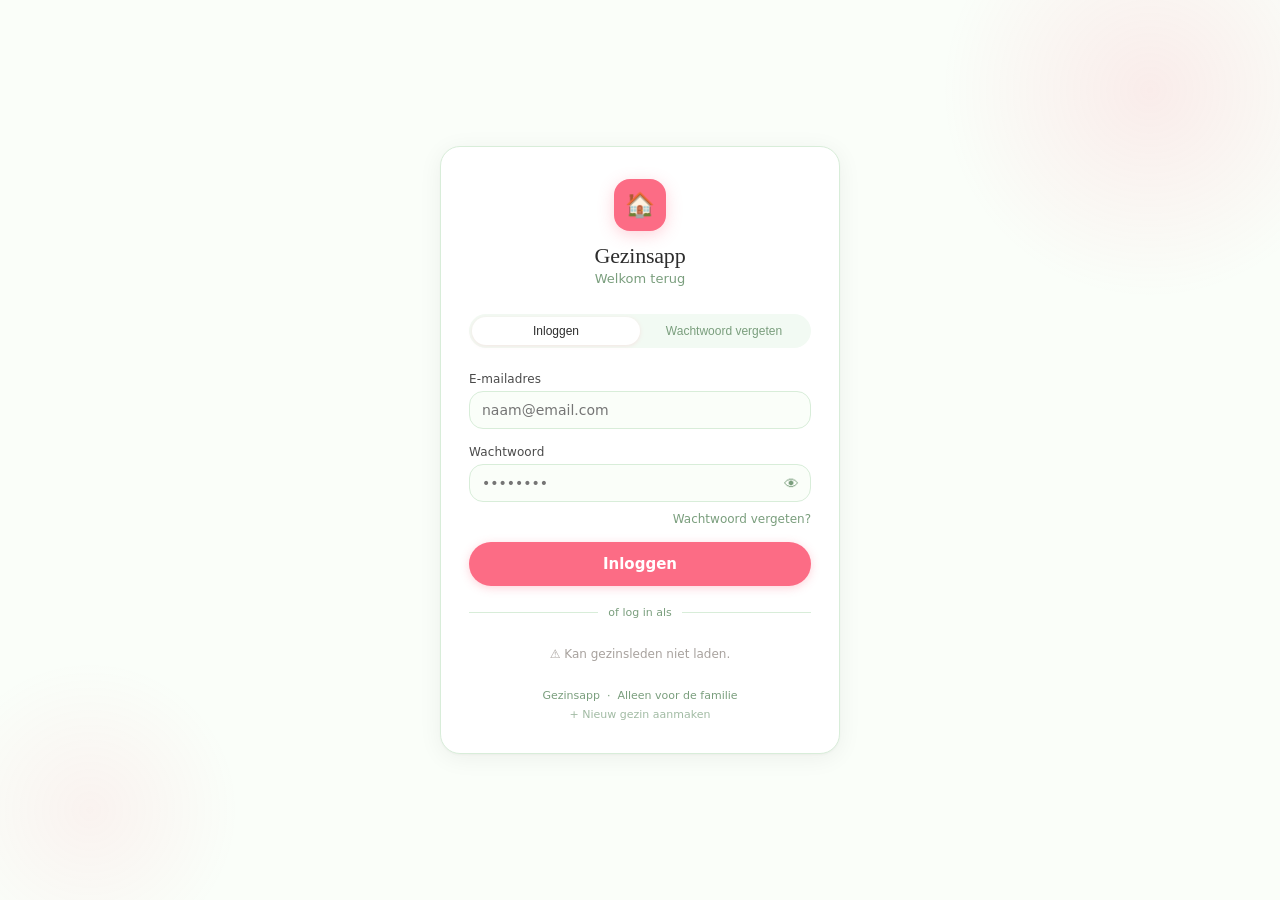
==== index.html @ bb2ac9f9 "Beveiligingsverbeteringen: CSP + dubbele sleutel verwijderd - Verwijder hardcoded SB_ANON_KEY uit in" ====
<!DOCTYPE html>
<html lang="nl">
<head>
<meta charset="UTF-8">
<meta http-equiv="Content-Security-Policy" content="default-src 'self'; script-src 'self'; style-src 'self' 'unsafe-inline'; connect-src 'self' https://ceeplmghvcaqvlpicwyi.supabase.co https://api.anthropic.com https://corsproxy.io https://nominatim.openstreetmap.org https://maps.googleapis.com; img-src 'self' data: https://maps.gstatic.com https://maps.googleapis.com; frame-src 'none'; object-src 'none';">
<meta http-equiv="Cache-Control" content="no-cache, no-store, must-revalidate">
<meta http-equiv="Pragma" content="no-cache">
<meta http-equiv="Expires" content="0">
<link rel="icon" href="favicon.svg" type="image/svg+xml">
<meta name="viewport" content="width=device-width, initial-scale=1.0, viewport-fit=cover">
<meta name="apple-mobile-web-app-capable" content="yes">
  <meta name="mobile-web-app-capable" content="yes">
<meta name="apple-mobile-web-app-title" content="Gezinsapp">
<meta name="theme-color" content="#FAFEF9">
<title>Gezinsapp — Home</title>
<link rel="stylesheet" href="style.css">
</head>
<body>
<header class="topbar">
  <div class="topbar-title"><i data-lucide="home" class="icon-inline"></i> Gezinsapp</div>
  <div class="topbar-actions">
    <span class="opslag-status" id="opslag-status"></span>
    <span id="dev-badge" class="dev-badge">🔧 dev</span>
    <div class="topbar-user-wrap">
      <div class="topbar-user" id="topbar-user" data-action="toggle-profiel-menu">
        <span class="avatar" id="topbar-emoji">🧑</span>
        <span class="naam" id="topbar-naam">…</span>
      </div>
      <div class="profiel-menu" id="profiel-menu">
        <a href="instellingen.html" class="profiel-menu-item"><i data-lucide="settings" class="icon-inline"></i>&nbsp; Instellingen</a>
      </div>
    </div>
  </div>
</header>

<script src="nav.js"></script>
<main class="main-content">
<div class="page-content">

  <!-- Compacte begroeting -->
  <div class="dag-overzicht-compact">
    <div class="dag-overzicht-links">
      <div class="dag-overzicht-datum" id="dag-datum"></div>
      <div class="dag-overzicht-titel" id="dag-begroeting">Laden…</div>
    </div>
    <div class="dag-compact-rechts" style="display:flex;align-items:center;gap:12px;flex-shrink:0;">
      <a id="weer-widget" class="weer-widget-link" href="https://www.buienradar.be" target="_blank" rel="noopener" title="Weer — Buienradar">
        <span id="weer-icon"><i data-lucide="sun" style="width:16px;height:16px;display:inline-block;vertical-align:-0.15em;"></i></span>
        <span id="weer-temp">…</span>
        <span class="weer-widget-regen" id="weer-regen"></span>
      </a>
      <div class="dag-overzicht-drukte" id="dag-drukte">
        <span id="dag-drukte-dot" style="display:inline-block;width:8px;height:8px;border-radius:50%;background:var(--rustig-dot);vertical-align:middle;"></span>&nbsp;<span id="dag-drukte-label">…</span>
      </div>
    </div>
  </div>

  <!-- Agent — hoofdfocus -->
  <div class="home-agent-panel">
    <div class="home-agent-header">
      <span class="home-agent-titel"><i data-lucide="bot" class="icon-inline"></i> Gezinsassistent</span>
      <div style="display:flex;gap:8px;align-items:center;">
        <div class="home-agent-snelvragen" style="padding:0;">
          <button class="voorbeeld-btn" data-action="stuur-voorbeeld-home" data-tekst="Wat staat er vandaag op de planning?"><i data-lucide="calendar" class="icon-inline"></i> Vandaag</button>
          <button class="voorbeeld-btn" data-action="stuur-voorbeeld-home" data-tekst="Maak een weekmenu voor deze week."><i data-lucide="utensils" class="icon-inline"></i> Weekmenu</button>
          <button class="voorbeeld-btn" data-action="stuur-voorbeeld-home" data-tekst="Wat staat er open op de to-do lijst?"><i data-lucide="list-todo" class="icon-inline"></i> To-do's</button>
          <button class="voorbeeld-btn" data-action="stuur-voorbeeld-home" data-tekst="Genereer boodschappenlijst op basis van weekmenu."><i data-lucide="shopping-cart" class="icon-inline"></i> Boodschappen</button>
        </div>
        <button data-action="home-wis-chat" title="Wis chat" class="icon-btn"><i data-lucide="trash-2" style="width:16px;height:16px;"></i></button>
      </div>
    </div>
    <div class="home-chat-berichten" id="home-chat-berichten-desktop">
      <div style="align-self:flex-start;" id="home-chat-welkom"></div>
    </div>
    <div id="home-bevestiging-desktop" class="home-bevestiging-panel" style="display:none;">
      <div class="home-bevestiging-titel"><i data-lucide="hand" class="icon-inline"></i> Bevestiging vereist</div>
      <div id="home-bevestiging-tekst-desktop" class="home-bevestiging-tekst"></div>
      <div style="display:flex;gap:8px;">
        <button class="btn btn-primary btn-sm" data-action="home-bevestig"><i data-lucide="check" class="icon-inline"></i> Ja</button>
        <button class="btn btn-secondary btn-sm" data-action="home-annuleer"><i data-lucide="x" class="icon-inline"></i> Nee</button>
      </div>
    </div>
    <div class="home-chat-input-row">
      <input type="text" id="home-chat-input-desktop" placeholder="Stel een vraag of geef een opdracht…"/>
      <button class="btn btn-primary btn-sm" data-action="home-stuur" style="flex-shrink:0;">→</button>
    </div>
  </div>

  <!-- Secundaire content -->
  <div class="section-label">Bekijk als</div>
  <div class="avatar-strip" id="persoon-strip"></div>

  <div class="section-label">Snel toevoegen</div>
  <div class="snelle-actie-grid">
    <button class="snelle-actie-btn" data-action="navigeer" data-href="todos.html?nieuw=1&van=home">
      <span class="snelle-actie-icon"><i data-lucide="list-todo" style="width:22px;height:22px;"></i></span><span class="snelle-actie-label">To-do toevoegen</span>
    </button>
    <button class="snelle-actie-btn" data-action="navigeer" data-href="agenda.html?nieuw=1&van=home">
      <span class="snelle-actie-icon"><i data-lucide="calendar-plus" style="width:22px;height:22px;"></i></span><span class="snelle-actie-label">Activiteit toevoegen</span>
    </button>
    <button class="snelle-actie-btn" data-action="navigeer" data-href="weekplanner.html">
      <span class="snelle-actie-icon"><i data-lucide="utensils" style="width:22px;height:22px;"></i></span><span class="snelle-actie-label">Weekmenu bekijken</span>
    </button>
    <button class="snelle-actie-btn" data-action="navigeer" data-href="boodschappen.html">
      <span class="snelle-actie-icon"><i data-lucide="shopping-cart" style="width:22px;height:22px;"></i></span><span class="snelle-actie-label">Boodschappen</span>
    </button>
  </div>

  <div id="verjaardag-home"></div>

  <div class="section-label">Vandaag</div>
  <div id="vandaag-lijst"><div class="spinner"></div></div>

  <div class="section-label">Openstaande to-do's</div>
  <div id="todos-preview"><div class="spinner"></div></div>
</div>
</main>

<!-- Activiteit detail modal -->
<div id="act-detail-bg" class="modal-bg">
  <div class="modal">
    <div class="modal-handle"></div>
    <div id="act-detail-inhoud"></div>
    <div class="modal-actions">
      <button class="modal-btn modal-btn-cancel" data-action="sluit-act-detail">Sluiten</button>
      <button class="modal-btn modal-btn-primary" id="act-detail-agenda-btn">Naar agenda →</button>
    </div>
  </div>
</div>

<script src="config.js"></script>
<script src="auth.js"></script>
<script src="state.js"></script>
<script src="data.js"></script>
<script src="agent.js"></script>
<script src="agent-tools.js"></script>
<script src="home.js"></script>
</body>
</html>
---- style.css ----
/* ===========================================================
   GEZINSAPP — Design systeem
   Koraalroze + mintgroen, modern mobiel-first thema
   =========================================================== */

:root {
  --bg:        #FAFEF9;
  --bg-2:      #F2FAF3;
  --surface:   #ffffff;
  --surface-2: #F5FBF5;
  --border:    #D8EDD9;
  --border-2:  #C0DEC2;
  --ink:       #2D2D2D;
  --ink-2:     #4A4A4A;
  --muted:     #4a7650;
  --muted-2:   #C5DEC7;
  --accent:    #FC6C85;
  --accent-dark: #E8334A;
  --accent-l:  #FEE8EC;
  --accent-lime: #89F336;
  --accent-lime-dark: #5A9E1C;
  --accent-lime-l: #EDFAD0;
  --accent-mint: #ADEBB3;
  --radius:    16px;
  --radius-sm: 12px;
  --radius-lg: 24px;
  --c-jeroen:    #e8e6f8; --c-jeroen-t:  #3d3489; --c-jeroen-dot: #5e5ce6;
  --c-kelly:     #fae8f0; --c-kelly-t:   #8b2252; --c-kelly-dot:  #e8608a;
  --c-nora:      #e2f5ec; --c-nora-t:    #0d5c3a; --c-nora-dot:   #28a85a;
  --c-odiel:     #fdf0e0; --c-odiel-t:   #7a4a0a; --c-odiel-dot:  #f0900a;
  --c-familie:   #FEE8EC; --c-familie-t: #C0203A;
  --rustig-bg:  #EDFAD0; --rustig-clr:  #3A7010; --rustig-dot:  #5A9E1C;
  --normaal-bg: #FFF3E0; --normaal-clr: #A06020; --normaal-dot: #F0A030;
  --druk-bg:    #FEEAEC; --druk-clr:    #C0203A; --druk-dot:    #E83050;
  --nav-h:    58px;
  --topbar-h: 54px;
  --shadow-sm: 0 1px 3px rgba(252,108,133,0.06), 0 1px 8px rgba(0,0,0,0.04);
  --shadow:    0 4px 16px rgba(252,108,133,0.10), 0 1px 4px rgba(0,0,0,0.05);
  --shadow-lg: 0 12px 40px rgba(252,108,133,0.14), 0 2px 8px rgba(0,0,0,0.07);
}

*,*::before,*::after{box-sizing:border-box;margin:0;padding:0;}
html{height:100%;}
body{
  font-family:-apple-system,'SF Pro Text',system-ui,sans-serif;
  background:var(--bg);color:var(--ink);font-size:15px;line-height:1.55;
  min-height:100%;padding-bottom:calc(var(--nav-h) + env(safe-area-inset-bottom) + 8px);
  -webkit-font-smoothing:antialiased;
}

/* Topbar */
.topbar{
  position:sticky;top:0;z-index:100;height:var(--topbar-h);
  background:rgba(250,254,249,0.95);backdrop-filter:blur(20px);-webkit-backdrop-filter:blur(20px);
  border-bottom:1px solid var(--border);
  display:flex;align-items:center;justify-content:space-between;padding:0 1.25rem;gap:10px;
}
.topbar-title{font-size:17px;font-weight:700;color:var(--ink);letter-spacing:-0.4px;display:flex;align-items:center;gap:8px;}
.topbar-actions{display:flex;align-items:center;gap:10px;}
.topbar-user{display:flex;align-items:center;gap:7px;font-size:13px;color:var(--muted);cursor:pointer;padding:5px 10px;border-radius:var(--radius-sm);transition:background .15s;}
.topbar-user:hover{background:var(--accent-l);}
.topbar-user .avatar{font-size:20px;line-height:1;}
.topbar-user .naam{font-weight:600;color:var(--ink);}
.opslag-status{font-size:11px;color:var(--muted-2);white-space:nowrap;}
.dev-badge{display:none;font-size:10px;background:var(--normaal-bg);color:var(--normaal-clr);padding:2px 8px;border-radius:99px;margin-right:6px;}

/* ── Mobiele bottom nav (2 knoppen) ─────────────────────────── */
.bottom-nav{ display:none; } /* verborgen op mobiel, alleen desktop */

.bottom-nav-mobile{
  position:fixed;bottom:0;left:0;right:0;z-index:100;
  height:calc(var(--nav-h) + env(safe-area-inset-bottom));
  padding-bottom:env(safe-area-inset-bottom);
  background:rgba(250,254,249,0.97);backdrop-filter:blur(20px);-webkit-backdrop-filter:blur(20px);
  border-top:1px solid var(--border);
  display:flex;align-items:stretch;
}
.mobile-nav-item{
  flex:1;display:flex;flex-direction:column;align-items:center;justify-content:center;
  gap:3px;font-size:11px;font-weight:500;color:var(--muted);
  text-decoration:none;cursor:pointer;border:none;background:none;
  font-family:inherit;-webkit-tap-highlight-color:transparent;
  transition:color .15s;
}
.mobile-nav-item.active{ color:var(--accent); }
.mobile-nav-icon{ font-size:24px;line-height:1;display:flex;align-items:center;justify-content:center; }
.mobile-nav-icon svg{ width:24px;height:24px;stroke-width:1.75; }
.mobile-nav-label{ font-size:11px; }


/* ── Module overlay (mobiel) ─────────────────────────────────── */
.module-overlay{
  display:none;position:fixed;inset:0;
  background:rgba(44,41,38,0.45);z-index:200;
  align-items:flex-end;
}
.module-overlay.open{ display:flex; }
.module-sheet{
  background:var(--surface);
  border-radius:var(--radius-lg) var(--radius-lg) 0 0;
  width:100%;
  padding:14px 16px calc(20px + env(safe-area-inset-bottom));
  box-shadow:0 -8px 40px rgba(252,108,133,0.12),0 -2px 8px rgba(0,0,0,0.06);
  animation:slideUp .25s ease;
}
@keyframes slideUp{from{transform:translateY(40px);opacity:0}to{transform:translateY(0);opacity:1}}
.module-sheet-handle{
  width:40px;height:4px;background:var(--border-2);
  border-radius:2px;margin:0 auto 18px;
}
.module-tiles{
  display:grid;grid-template-columns:1fr 1fr;gap:10px;
}
.module-tile{
  background:var(--surface);border:1px solid var(--border);
  border-radius:var(--radius);padding:16px 14px;
  display:flex;flex-direction:column;align-items:center;gap:6px;
  text-decoration:none;color:var(--ink);
  transition:all .18s;-webkit-tap-highlight-color:transparent;
  box-shadow:var(--shadow-sm);
}
.module-tile:hover,.module-tile:active{ background:var(--accent-l);border-color:var(--accent);box-shadow:var(--shadow); }
.module-tile-icon{ font-size:28px;line-height:1;display:flex;align-items:center;justify-content:center; }
.module-tile-icon svg{ width:26px;height:26px;stroke-width:1.75; }
.module-tile-naam{ font-size:14px;font-weight:600;text-align:center; }

.sidebar-toggle{display:none;}

/* ── Modal verbeteringen ─────────────────────────────────────── */
.modal{ position:relative; overflow-y:auto; scrollbar-width:none; }
.modal::-webkit-scrollbar{ display:none; }
.modal-sluit-btn{
  position:absolute;top:14px;right:14px;
  width:40px;height:40px;border-radius:50%;
  border:none;background:var(--bg-2);color:var(--muted);
  font-size:16px;cursor:pointer;
  display:flex;align-items:center;justify-content:center;
  transition:all .15s;z-index:10;flex-shrink:0;
}
.modal-sluit-btn:hover{ background:var(--border);color:var(--ink); }
.modal h3{ padding-right:40px; } /* ruimte voor sluitknop */
.modal-actions{ flex-direction:column;gap:8px;margin-top:18px; }
.modal-btn-primary{ width:100%;order:-1; } /* opslaan bovenaan in actions */
.modal-btn-cancel{ background:none;border:none;color:var(--muted);font-size:13px;padding:8px;font-weight:400; }
.modal-btn-cancel:hover{ color:var(--ink);background:var(--bg-2); }

/* Profiel dropdown */
.topbar-user-wrap{position:relative;}
.profiel-menu{
  position:absolute;top:calc(100% + 8px);right:0;
  background:var(--surface);border:1.5px solid var(--border);
  border-radius:var(--radius);box-shadow:var(--shadow-lg);
  min-width:185px;z-index:300;display:none;overflow:hidden;
  animation:fadeIn .15s ease;
}
.profiel-menu.open{display:block;}
.profiel-menu-item{
  display:flex;align-items:center;gap:10px;
  padding:11px 14px;font-size:14px;color:var(--ink);
  text-decoration:none;cursor:pointer;
  background:none;border:none;width:100%;text-align:left;
  font-family:inherit;transition:background .15s;
}
.profiel-menu-item:hover{background:var(--bg-2);}
.profiel-menu-logout{color:var(--druk-clr);}
.profiel-menu-divider{height:1px;background:var(--border);margin:2px 0;}

/* Desktop sidebar */
@media(min-width:768px){
  .bottom-nav-mobile{ display:none; }
  .module-overlay{ display:none !important; }
  :root{ --sidebar-w:56px; --sidebar-w-exp:224px; }

  body{
    padding-bottom:0;display:grid;
    grid-template-columns:var(--sidebar-w) 1fr;
    grid-template-rows:var(--topbar-h) 1fr;
    height:100vh; /* vaste hoogte zodat main-content scrollt, niet het document */
    overflow:hidden;
  }
  .topbar{grid-column:1/-1;grid-row:1;}
  .main-content{grid-column:2;grid-row:2;overflow-y:auto;}

  /* Sidebar: fixed, overlay bij hover */
  .bottom-nav{
    position:fixed;top:var(--topbar-h);left:0;
    height:calc(100vh - var(--topbar-h));
    width:var(--sidebar-w);
    flex-direction:column;border-top:none;border-right:1px solid var(--border);
    background:var(--surface);padding:0.5rem 0;
    align-items:stretch;justify-content:flex-start;gap:0;
    overflow:hidden;z-index:110;
    transition:width .2s ease,box-shadow .2s ease;
    display:flex;
  }
  .bottom-nav:hover{
    width:var(--sidebar-w-exp);
    box-shadow:4px 0 24px rgba(252,108,133,0.10);
  }

  /* Nav items */
  .bottom-nav-item{
    display:flex;flex-direction:row;align-items:center;justify-content:flex-start;
    gap:0;padding:10px 16px;font-size:14px;
    border-radius:0;white-space:nowrap;
    min-height:44px;text-decoration:none;color:var(--ink-2);cursor:pointer;
    transition:background .12s,color .12s;
    position:relative;
  }
  .bottom-nav-item:hover{background:var(--accent-l);color:var(--accent);}
  .bottom-nav-item:hover .nav-icon{color:var(--accent);}
  .bottom-nav-item .nav-icon{font-size:20px;flex-shrink:0;width:24px;display:flex;align-items:center;justify-content:center;pointer-events:none;}
  .bottom-nav-item .nav-icon svg{width:20px;height:20px;stroke-width:1.75;pointer-events:none;}
  .bottom-nav-item .nav-label{
    opacity:0;margin-left:12px;transition:opacity .15s .05s;
    font-size:14px;
  }
  .bottom-nav:hover .bottom-nav-item .nav-label{ opacity:1; }
  .bottom-nav-item.active{background:var(--accent-l);color:var(--accent);font-weight:700;}
  .bottom-nav-item.active .nav-icon{ color:var(--accent); }
  .bottom-nav-item.active::before{content:'';position:absolute;left:0;top:20%;height:60%;width:3px;background:var(--accent);border-radius:0 3px 3px 0;}
  .sidebar-toggle{ display:none; }

  /* Topbar: user/sync al zichtbaar in sidebar → verbergen in topbar */
  .topbar-user-wrap{ display:none; }
  .topbar-actions .opslag-status{ display:none; }

  /* Sidebar footer */
  .sidebar-footer{
    margin-top:auto;border-top:1px solid var(--border);
    padding:8px 0;display:flex;flex-direction:column;gap:0;
  }
  .sidebar-sync{
    padding:6px 16px;font-size:11px;color:var(--muted-2);
    white-space:nowrap;overflow:hidden;
    opacity:0;transition:opacity .15s .05s;
  }
  .bottom-nav:hover .sidebar-sync{ opacity:1; }
  .sidebar-user{
    display:flex;align-items:center;gap:0;
    padding:10px 16px;overflow:hidden;cursor:default;
    min-height:52px;
  }
  .sidebar-user-avatar{
    font-size:22px;flex-shrink:0;width:24px;text-align:center;
  }
  .sidebar-user-info{
    flex:1;min-width:0;margin-left:12px;
    opacity:0;transition:opacity .15s .05s;
    overflow:hidden;
  }
  .bottom-nav:hover .sidebar-user-info{ opacity:1; }
  .sidebar-user-naam{
    font-size:13px;font-weight:600;color:var(--ink);
    display:block;white-space:nowrap;overflow:hidden;text-overflow:ellipsis;
  }
  .sidebar-user-sub{
    font-size:11px;color:var(--muted);
    display:block;white-space:nowrap;overflow:hidden;text-overflow:ellipsis;
  }
  .sidebar-logout{
    flex-shrink:0;width:28px;height:28px;border-radius:50%;
    background:none;border:none;color:var(--muted);
    cursor:pointer;
    display:flex;align-items:center;justify-content:center;
    opacity:0;transition:opacity .15s .05s, background .15s;
  }
    .bottom-nav:hover .sidebar-logout{ opacity:1; }
  .sidebar-logout:hover{ background:var(--druk-bg);color:var(--druk-clr); }
}

/* Layout */
.main-content{width:100%;}
.page-content{max-width:880px;margin:0 auto;padding:1.25rem 1rem;}
@media(min-width:768px){.page-content{padding:2rem 2.5rem;}}
.page-header{display:flex;align-items:center;justify-content:space-between;margin-bottom:1.5rem;flex-wrap:wrap;gap:10px;}
.page-title{font-size:22px;font-weight:700;letter-spacing:-0.4px;}
@media(min-width:768px){.page-title{font-size:26px;}}

/* Knoppen */
.btn{padding:10px 20px;border:none;border-radius:99px;font-size:14px;font-family:inherit;cursor:pointer;font-weight:600;display:inline-flex;align-items:center;gap:6px;transition:all .18s;white-space:nowrap;letter-spacing:-0.1px;}
.btn:active{transform:scale(0.96);}
button:focus-visible,a:focus-visible,[tabindex]:focus-visible{outline:2px solid var(--accent);outline-offset:2px;border-radius:4px;}
.form-row input:focus-visible,.form-row select:focus-visible,.form-row textarea:focus-visible{outline:none;}
.btn-primary{background:var(--accent);color:#fff;box-shadow:0 2px 8px rgba(252,108,133,0.30);}
.btn-primary:hover{background:var(--accent-dark);box-shadow:0 4px 14px rgba(252,108,133,0.38);}
.btn-secondary{background:var(--surface);border:1.5px solid var(--border-2);color:var(--ink-2);}
.btn-secondary:hover{background:var(--bg-2);border-color:var(--accent);color:var(--accent);}
.btn-danger{background:none;border:1.5px solid #f09595;color:var(--druk-clr);border-radius:99px;}
.btn-saved{background:#FC6C85!important;color:#fff!important;border-color:#FC6C85!important;transition:background .3s,color .3s,border-color .3s;}
.btn-sm{padding:6px 14px;font-size:12px;}
.btn-icon{padding:8px;border-radius:50%;}
@media(max-width:767px){.btn{padding:12px 22px;font-size:15px;}.btn-sm{padding:7px 14px;font-size:13px;}}

/* FAB */
.fab{position:fixed;bottom:calc(var(--nav-h) + env(safe-area-inset-bottom) + 18px);right:20px;z-index:90;width:56px;height:56px;border-radius:50%;background:var(--accent);border:none;color:#fff;font-size:26px;cursor:pointer;box-shadow:0 6px 20px rgba(252,108,133,0.40);display:flex;align-items:center;justify-content:center;transition:transform .15s,box-shadow .15s;}
.fab:hover{box-shadow:0 8px 28px rgba(252,108,133,0.50);}
.fab:active{transform:scale(0.92);}
@media(min-width:768px){.fab{bottom:28px;right:32px;}}
@media(max-width:767px){.fab{width:42px;height:42px;font-size:19px;}}

/* Kaarten */
.card{background:var(--surface);border:1px solid var(--border);border-radius:var(--radius);padding:16px 18px;margin-bottom:12px;box-shadow:var(--shadow-sm);}
.card-header{display:flex;align-items:flex-start;justify-content:space-between;gap:8px;margin-bottom:8px;}
.card-title{font-size:14px;font-weight:600;}
.section-label{font-size:11px;font-weight:700;color:var(--muted);text-transform:uppercase;letter-spacing:0.09em;margin:1.75rem 0 10px;}

/* Pill tabs */
.pill-tabs{display:flex;gap:6px;flex-wrap:wrap;margin-bottom:1rem;}
.ptab{padding:7px 16px;border-radius:99px;font-size:13px;cursor:pointer;border:1.5px solid var(--border-2);background:var(--surface);color:var(--muted);transition:all .15s;font-weight:500;}
.ptab.active{background:var(--accent);color:#fff;border-color:var(--accent);box-shadow:0 2px 8px rgba(252,108,133,0.25);}
.ptab:hover:not(.active){background:var(--accent-l);border-color:var(--accent);color:var(--accent);}

/* Filter tabs */
.filter-tabs{display:flex;gap:6px;padding:10px 1rem;overflow-x:auto;-webkit-overflow-scrolling:touch;border-bottom:1px solid var(--border);}
.filter-tab{display:inline-flex;align-items:center;gap:6px;padding:7px 16px;border-radius:99px;font-size:13px;border:1.5px solid var(--border-2);background:var(--surface);color:var(--muted);cursor:pointer;white-space:nowrap;transition:all .15s;font-family:inherit;font-weight:500;}
.filter-tab.active{background:var(--accent);border-color:var(--accent);color:#fff;box-shadow:0 2px 8px rgba(252,108,133,0.25);}
.filter-tab-badge{display:inline-flex;align-items:center;justify-content:center;min-width:18px;height:18px;padding:0 5px;border-radius:99px;font-size:11px;font-weight:700;background:rgba(0,0,0,0.15);color:inherit;line-height:1;}
.filter-tab.active .filter-tab-badge{background:rgba(255,255,255,0.3);color:#fff;}

/* Badges */
.badge{padding:3px 9px;border-radius:99px;font-size:11px;font-weight:600;}
.badge-jeroen,.badge-jij{background:var(--c-jeroen);color:var(--c-jeroen-t);}
.badge-kelly{background:var(--c-kelly);color:var(--c-kelly-t);}
.badge-nora{background:var(--c-nora);color:var(--c-nora-t);}
.badge-odiel{background:var(--c-odiel);color:var(--c-odiel-t);}
.badge-familie{background:var(--c-familie);color:var(--c-familie-t);}
.badge-rustig{background:var(--rustig-bg);color:var(--rustig-clr);}
.badge-normaal{background:var(--normaal-bg);color:var(--normaal-clr);}
.badge-druk{background:var(--druk-bg);color:var(--druk-clr);}
.meta{display:flex;flex-wrap:wrap;gap:8px;font-size:12px;color:var(--muted);}
.info-box{background:var(--surface-2);border:1px solid var(--border);border-radius:var(--radius-sm);padding:12px 14px;font-size:13px;color:var(--muted);margin-bottom:1rem;}

/* Formulieren */
.form-row{margin-bottom:14px;}
.form-row label{display:block;font-size:12px;color:var(--muted);margin-bottom:6px;font-weight:600;letter-spacing:0.03em;text-transform:uppercase;}
.form-row input:not([type="checkbox"]):not([type="radio"]),.form-row select,.form-row textarea{width:100%;padding:11px 13px;border:1.5px solid var(--border);border-radius:var(--radius-sm);font-size:15px;font-family:inherit;color:var(--ink);background:var(--surface);outline:none;transition:border-color .15s,box-shadow .15s;}
.form-row input:not([type="checkbox"]):not([type="radio"]):focus,.form-row select:focus,.form-row textarea:focus{border-color:var(--accent);box-shadow:0 0 0 3px rgba(252,108,133,0.12);}
@media(max-width:767px){.form-row input:not([type="checkbox"]):not([type="radio"]),.form-row select,.form-row textarea{font-size:16px;}}
/* form-grid: 2 of 3 kolommen — volgt de deelbaar-door-2/3-regel */
.form-grid{display:grid;grid-template-columns:1fr 1fr;gap:10px;margin-bottom:14px;}
.form-grid-3{display:grid;grid-template-columns:1fr 1fr 1fr;gap:10px;margin-bottom:14px;}
.form-grid > *,.form-grid-3 > *{min-width:0;}
/* form-rows in een grid: geen margin-bottom — de grid-gap verzorgt de rijspatie */
.form-grid > .form-row,.form-grid-3 > .form-row{margin-bottom:0;}
/* inputs/selects in een grid mogen krimpen tot hun kolombreedte (ook native date/time) */
.form-grid input:not([type="checkbox"]):not([type="radio"]),.form-grid select,
.form-grid-3 input:not([type="checkbox"]):not([type="radio"]),.form-grid-3 select{min-width:0;}

/* Multiselect */
.persoon-ms{display:grid;grid-template-columns:repeat(2,1fr);gap:7px;margin-top:6px;}
.persoon-chip{padding:7px 14px;border-radius:99px;border:1.5px solid var(--border-2);background:var(--surface);font-size:13px;cursor:pointer;color:var(--ink);display:flex;align-items:center;justify-content:center;gap:5px;transition:all .15s;font-weight:500;}
.persoon-chip.selected{border-color:var(--accent);background:var(--accent);color:#fff;}
.persoon-chip:hover:not(.selected){background:var(--bg-2);}

/* Dag checkboxes */
.dag-checkboxes{display:flex;gap:8px;flex-wrap:wrap;margin-top:6px;}
.dag-cb{display:flex;align-items:center;gap:5px;font-size:14px;}
.dag-cb input{width:auto;accent-color:var(--accent);}

/* iOS switch */
.ios-switch{width:51px;height:31px;border-radius:99px;background:var(--border-2);position:relative;transition:background .2s;flex-shrink:0;}
.ios-switch.on{background:var(--accent);}
.ios-switch::after{content:'';position:absolute;top:2px;left:2px;width:27px;height:27px;background:#fff;border-radius:50%;box-shadow:0 2px 6px rgba(0,0,0,.15);transition:left .2s;}
.ios-switch.on::after{left:22px;}

/* Privé toggle */
.prive-toggle{display:flex;align-items:center;justify-content:space-between;padding:13px 14px;background:var(--surface-2);border:1.5px solid var(--border);border-radius:var(--radius-sm);cursor:pointer;margin-bottom:14px;}
.prive-toggle-left{display:flex;flex-direction:column;gap:2px;}
.prive-toggle-label{font-size:15px;font-weight:500;color:var(--ink);}
.prive-toggle-sub{font-size:12px;color:var(--muted);}

/* Modals */
.modal-bg{display:none;position:fixed;inset:0;background:rgba(30,15,20,0.45);z-index:200;align-items:flex-end;justify-content:center;backdrop-filter:blur(2px);}
.modal-bg.open{display:flex;}
.modal{background:var(--surface);border-radius:var(--radius-lg) var(--radius-lg) 0 0;width:100%;max-width:560px;padding:20px 20px calc(20px + env(safe-area-inset-bottom));max-height:94vh;overflow-y:auto;overflow-x:hidden;overscroll-behavior:contain;box-shadow:0 -8px 40px rgba(252,108,133,0.12),0 -2px 8px rgba(0,0,0,0.08);will-change:transform;}
.modal-handle{width:36px;height:4px;background:var(--border-2);border-radius:2px;margin:0 auto 20px;touch-action:none;cursor:grab;}
.modal h3{font-size:19px;font-weight:700;color:var(--ink);margin-bottom:20px;letter-spacing:-0.4px;padding-bottom:14px;border-bottom:1px solid var(--border);}
.modal-actions{display:flex;gap:8px;margin-top:20px;}
.modal-btn{flex:1;padding:14px;border:none;border-radius:99px;font-size:15px;font-weight:600;cursor:pointer;font-family:inherit;transition:all .18s;}
.modal-btn-primary{background:var(--accent);color:#fff;box-shadow:0 2px 10px rgba(252,108,133,0.30);}
.modal-btn-primary:hover{background:var(--accent-dark);}
.modal-btn-cancel{background:var(--bg-2);color:var(--ink-2);}
.modal-btn-cancel:hover{background:var(--border);}
.modal-btn-danger{background:var(--druk-bg);color:var(--druk-clr);flex:0.7;border-radius:99px;}
@media(min-width:601px){.modal-bg{align-items:center;padding:2rem 1rem;}.modal{border-radius:var(--radius-lg);max-height:90vh;}}

/* Week nav */
.week-nav-row{display:flex;align-items:center;gap:10px;margin-bottom:1rem;}
.nav-btn{background:var(--surface);border:1.5px solid var(--border-2);border-radius:var(--radius-sm);padding:7px 16px;font-size:16px;cursor:pointer;line-height:1;transition:background .15s;}
.nav-btn:hover{background:var(--bg-2);}
.week-lbl{font-size:14px;font-weight:600;min-width:160px;text-align:center;}

/* Stats */
.stats-balk{display:flex;gap:8px;padding:10px 1rem;border-bottom:1px solid var(--border);flex-wrap:wrap;}
.stat-chip{display:flex;align-items:center;gap:5px;font-size:12px;color:var(--muted);background:var(--surface);padding:5px 12px;border-radius:99px;border:1px solid var(--border);font-weight:500;}
.stat-num{font-weight:700;color:var(--ink);}

/* To-do's */
.todo-lijst{padding:6px 1rem;}
.todo-item{display:flex;align-items:flex-start;gap:13px;padding:13px 0;border-bottom:1px solid var(--border);transition:opacity .2s;}
.todo-item:last-child{border-bottom:none;}
.todo-item.gedaan{opacity:0.45;}
.todo-cirkel{width:25px;height:25px;border-radius:50%;border:2px solid var(--border-2);flex-shrink:0;cursor:pointer;display:flex;align-items:center;justify-content:center;margin-top:1px;transition:all .15s;background:none;}
.todo-cirkel:hover{border-color:var(--accent);}
.todo-cirkel.gedaan{background:var(--accent);border-color:var(--accent);}
.todo-cirkel.gedaan::after{content:'✓';color:#fff;font-size:13px;font-weight:700;}
.todo-cirkel.hoog{border-color:var(--druk-dot);}
.todo-cirkel.middel{border-color:var(--normaal-dot);}
.todo-cirkel.laag{border-color:var(--rustig-dot);}
.todo-body{flex:1;min-width:0;cursor:pointer;}
.todo-titel{font-size:15px;color:var(--ink);margin-bottom:4px;line-height:1.3;font-weight:500;}
.todo-titel.gedaan{text-decoration:line-through;color:var(--muted);font-weight:400;}
.todo-meta{display:flex;flex-wrap:wrap;gap:6px;font-size:12px;color:var(--muted);}
.todo-badge{font-size:11px;padding:2px 8px;border-radius:99px;font-weight:600;}
.todo-deadline-badge{font-size:11px;padding:3px 9px;border-radius:99px;font-weight:600;}
.deadline-vandaag{background:var(--normaal-bg);color:var(--normaal-clr);}
.deadline-morgen{background:var(--druk-bg);color:var(--druk-clr);}
.deadline-ok{background:var(--rustig-bg);color:var(--rustig-clr);}
.deadline-verlopen{background:var(--druk-bg);color:var(--druk-clr);font-weight:700;}
.prive-badge{font-size:11px;color:var(--muted);background:var(--bg-2);padding:2px 8px;border-radius:99px;}
.todo-icon-btn{width:40px;height:40px;border-radius:50%;background:none;border:none;color:var(--muted-2);cursor:pointer;display:flex;align-items:center;justify-content:center;transition:background .15s;}
.todo-icon-btn:hover{background:var(--bg-2);}
.prioriteit-keuze{display:flex;gap:8px;margin-top:6px;}
.prio-btn{flex:1;padding:10px 8px;border-radius:var(--radius-sm);border:1.5px solid var(--border-2);background:var(--surface);font-size:13px;cursor:pointer;color:var(--ink);font-family:inherit;text-align:center;transition:all .15s;font-weight:500;}
.prio-btn.hoog.selected{background:var(--druk-bg);border-color:var(--druk-dot);color:var(--druk-clr);}
.prio-btn.middel.selected{background:var(--normaal-bg);border-color:var(--normaal-dot);color:var(--normaal-clr);}
.prio-btn.laag.selected{background:var(--rustig-bg);border-color:var(--rustig-dot);color:var(--rustig-clr);}

/* Homepage */
.dag-overzicht-datum{font-size:13px;opacity:0.65;margin-bottom:4px;}
.dag-overzicht-titel{font-size:22px;font-weight:700;margin-bottom:10px;letter-spacing:-0.3px;}
.dag-overzicht-drukte{display:inline-flex;align-items:center;gap:7px;font-size:13px;padding:5px 12px;border-radius:99px;background:rgba(255,255,255,0.15);font-weight:500;}
.snelle-actie-grid{display:grid;grid-template-columns:repeat(4,1fr);gap:10px;margin-bottom:1.25rem;}
@media(max-width:600px){.snelle-actie-grid{grid-template-columns:repeat(2,1fr);}}
.snelle-actie-btn{background:var(--surface);border:1px solid var(--border);border-radius:var(--radius);padding:14px 16px;display:flex;flex-direction:row;align-items:center;gap:10px;cursor:pointer;transition:all .18s;text-align:left;box-shadow:var(--shadow-sm);}
.snelle-actie-btn:hover{box-shadow:var(--shadow);border-color:var(--accent);transform:translateY(-1px);}
.snelle-actie-icon{font-size:22px;flex-shrink:0;display:flex;align-items:center;color:var(--accent);}
.snelle-actie-label{font-size:13px;font-weight:600;color:var(--ink);line-height:1.3;}
.avatar-strip{display:flex;gap:8px;flex-wrap:wrap;margin-bottom:1rem;}
.avatar-chip{display:flex;align-items:center;justify-content:center;gap:7px;padding:6px 12px;border-radius:99px;border:1.5px solid var(--border-2);background:var(--surface);font-size:13px;cursor:pointer;transition:all .15s;font-weight:500;}
.avatar-chip.active{border-color:var(--accent);background:var(--accent);color:#fff;}

/* Lucide inline icons */
.icon-inline{display:inline-block;width:1em;height:1em;vertical-align:-0.15em;stroke-width:2;flex-shrink:0;}
svg.icon-inline{width:1em;height:1em;vertical-align:-0.15em;stroke-width:2;}
@keyframes lucide-spin{to{transform:rotate(360deg);}}
.icon-spin{animation:lucide-spin 1s linear infinite;}

/* Lege staat & spinner */
.empty-state,.leeg{display:flex;flex-direction:column;align-items:center;text-align:center;padding:3rem 2rem;color:var(--muted);}
.empty-state .empty-icon,.leeg-icon{width:48px;height:48px;margin-bottom:12px;display:block;color:var(--muted-2);stroke-width:1.5;flex-shrink:0;}
svg.empty-icon,.empty-state svg.lucide{width:48px;height:48px;display:block;color:var(--muted-2);stroke-width:1.5;}
.leeg-titel{font-size:17px;font-weight:700;color:var(--ink);margin-bottom:6px;}
.leeg-sub{font-size:14px;}
.spinner{width:28px;height:28px;border:2.5px solid var(--border);border-top-color:var(--accent);border-radius:50%;animation:spin .7s linear infinite;margin:2.5rem auto;display:block;}
@keyframes spin{to{transform:rotate(360deg);}}

/* Drukte dot */
.drukte-dot{width:8px;height:8px;border-radius:50%;flex-shrink:0;}
.drukte-dot.rustig{background:var(--rustig-dot);}
.drukte-dot.normaal{background:var(--normaal-dot);}
.drukte-dot.druk{background:var(--druk-dot);}

/* Weekplanner — verticale daglijst */
.planner-grid{display:flex;flex-direction:column;gap:6px;}
.dag-rij{background:var(--surface);border:1px solid var(--border);border-radius:var(--radius);overflow:hidden;transition:border-color .15s,box-shadow .15s;}
.dag-rij:hover{box-shadow:var(--shadow-sm);}
.dag-rij.vandaag{border-color:var(--accent);box-shadow:0 0 0 2px rgba(252,108,133,0.12);}
.dag-rij.weekend{background:var(--bg-2);}
.dag-rij-header{display:flex;align-items:center;gap:10px;padding:13px 16px;cursor:pointer;user-select:none;transition:background .12s;}
.dag-rij-header:hover{background:var(--bg-2);}
.dag-rij.vandaag .dag-rij-header{background:rgba(252,108,133,0.06);}
.dag-rij-links{display:flex;align-items:center;gap:8px;min-width:120px;}
.dag-rij-naam{font-size:14px;font-weight:700;color:var(--ink);min-width:32px;}
.dag-rij.vandaag .dag-rij-naam{color:var(--accent);font-weight:800;}
.dag-rij-datum{font-size:12px;color:var(--muted);}
.dag-rij-preview{flex:1;font-size:12px;color:var(--muted);white-space:nowrap;overflow:hidden;text-overflow:ellipsis;}
.dag-rij-rechts{display:flex;align-items:center;gap:8px;flex-shrink:0;}
.dag-rij-chevron{font-size:18px;color:var(--muted);line-height:1;transition:transform .2s;}
.dag-rij-body{display:none;border-top:1px solid var(--border);padding:10px 14px;}
.dag-rij-body.open{display:block;}
.dag-slots{display:flex;flex-direction:column;gap:6px;}

/* Weekplanner — 7-kolom grid op brede schermen */
@media(min-width:1024px){
  .planner-grid-wrap{overflow-x:auto;}
  .planner-grid{display:grid;grid-template-columns:repeat(7,minmax(110px,1fr));gap:6px;align-items:start;min-width:770px;}
  .dag-rij{display:flex;flex-direction:column;}
  .dag-rij-header{cursor:default;padding:8px 8px;}
  .dag-rij-header:hover{background:inherit;}
  .dag-rij.vandaag .dag-rij-header{background:rgba(252,108,133,0.06);}
  .dag-rij-body{display:block !important;padding:4px 6px 8px;}
  .dag-rij-preview{display:none;}
  .dag-rij-chevron{display:none;}
  .dag-rij-links{min-width:0;flex-direction:column;align-items:flex-start;gap:2px;}
  .dag-rij-naam{font-size:13px;}
  .dag-rij-datum{font-size:11px;}
  .dag-slots{gap:4px;}
  .slot{padding:6px 8px;gap:6px;min-height:36px;}
  .slot-lbl{min-width:0;font-size:10px;}
  .slot-lbl-bar{padding:4px 8px 2px;font-size:9px;}
  .slot-item{padding:5px 8px;gap:4px;}
  .slot-item-naam{font-size:13px;}
  .slot-item-ctrl{flex-direction:column;align-items:flex-start;gap:3px;}
  .slot-porties-wrap{gap:2px;}
  .slot-porties-val{font-size:10px;min-width:24px;}
  .slot-kok-sel{max-width:100%;font-size:11px;padding:2px 4px;}
  .wie-chip{width:22px;height:22px;font-size:11px;}
  .slot-add-btn{font-size:11px;padding:5px 8px;}
}
.slot{display:flex;align-items:center;gap:12px;padding:10px 14px;background:var(--bg);border-radius:var(--radius-sm);border:1px solid var(--border);cursor:pointer;min-height:48px;transition:border-color .12s,box-shadow .12s;position:relative;}
.slot:hover{border-color:var(--accent);box-shadow:0 2px 8px rgba(252,108,133,0.10);}
.slot-lbl{font-size:11px;font-weight:600;color:var(--muted);text-transform:uppercase;letter-spacing:.04em;min-width:62px;flex-shrink:0;}
.slot-wis-btn{margin-left:auto;flex-shrink:0;width:36px;height:36px;border-radius:50%;border:none;background:var(--border);color:var(--muted);font-size:14px;line-height:1;cursor:pointer;display:flex;align-items:center;justify-content:center;transition:background .15s;}
.slot-wis-btn:hover{background:var(--druk-bg);color:var(--druk-clr);}
.slot-leeg{font-size:13px;color:var(--muted-2);}
.slot-naam{font-size:14px;color:var(--ink);font-weight:500;}
.slot-tijd{font-size:11px;color:var(--muted);}
.special-badge{font-size:12px;padding:3px 9px;border-radius:99px;font-weight:600;}
.sb-shake{background:var(--c-jeroen);color:var(--c-jeroen-t);}
.sb-uiteten{background:var(--c-nora);color:var(--c-nora-t);}
.sb-afhalen{background:var(--c-odiel);color:var(--c-odiel-t);}
.sb-restjes{background:var(--bg-2);color:var(--ink-2);}
.drukte-strip{display:flex;align-items:center;gap:5px;}
.eetgroo-badge{font-size:10px;padding:2px 7px;border-radius:99px;background:var(--rustig-bg);color:var(--rustig-clr);font-weight:600;}
.warn{color:var(--druk-clr);font-size:11px;}
.act-eet{font-size:10px;padding:2px 7px;border-radius:99px;background:var(--rustig-bg);color:var(--rustig-clr);display:inline-block;margin-top:4px;font-weight:600;}

/* ── Recepten layout ──────────────────────────────────────── */
.recept-layout{display:flex;width:100%;min-height:100%;}
.recept-kolom-lijst{flex:1;padding:1rem;overflow-y:auto;}
.recept-kolom-detail{display:none;}
/* Cards — mobile listview */
.recept-grid{display:flex;flex-direction:column;gap:7px;}
.recept-card{background:var(--surface);border:1.5px solid var(--border);border-radius:var(--radius);overflow:hidden;cursor:pointer;transition:all .15s;box-shadow:var(--shadow-sm);display:flex;flex-direction:row;align-items:stretch;}
.recept-card:hover{box-shadow:var(--shadow);border-color:var(--border-2);}
.recept-card.actief{border-color:var(--accent);background:var(--accent-l);}
.recept-thumb{width:60px;min-width:60px;height:auto;display:flex;align-items:center;justify-content:center;font-size:24px;flex-shrink:0;}
.thumb-avond{background:var(--c-jeroen);}
.thumb-lunch{background:var(--c-nora);}
.thumb-weekend{background:#fce8de;}
.thumb-ontbijt{background:var(--c-odiel);}
.recept-info{padding:10px 12px;flex:1;min-width:0;}
.recept-naam{font-size:14px;font-weight:600;margin-bottom:3px;}
/* Desktop: 2-kolom fiche layout */
@media(min-width:768px){
  .recept-layout{height:100%;}
  .recept-kolom-lijst{flex:0 0 300px;border-right:1.5px solid var(--border);height:100%;overflow-y:auto;padding:1rem;}
  .recept-grid{display:flex;flex-direction:column;gap:6px;}
  .recept-card{flex-direction:row;}
  .recept-thumb{width:52px;min-width:52px;height:52px;font-size:20px;}
  .recept-kolom-detail{display:flex;flex:1;flex-direction:column;height:100%;overflow-y:auto;padding:1.5rem 2rem;background:var(--bg);}
}
/* Fiche */
.fiche-placeholder{display:flex;flex-direction:column;align-items:center;justify-content:center;flex:1;min-height:300px;text-align:center;color:var(--muted);}
.fiche-placeholder p{font-size:15px;margin-top:12px;}
.fiche-header{display:flex;align-items:flex-start;justify-content:space-between;gap:12px;margin-bottom:.75rem;}
.fiche-naam{font-size:22px;font-weight:700;color:var(--ink);line-height:1.3;flex:1;}
.fiche-acties{display:flex;gap:6px;flex-shrink:0;padding-top:3px;}
.fiche-meta{display:flex;flex-wrap:wrap;gap:8px;margin-bottom:1rem;align-items:center;}
.fiche-meta-item{font-size:13px;color:var(--muted);}
.fiche-sectie-label{font-size:11px;font-weight:700;color:var(--muted);text-transform:uppercase;letter-spacing:.06em;margin:1.2rem 0 .5rem;}
.fiche-ing-rij{display:flex;align-items:center;gap:10px;padding:8px 0;border-bottom:1px solid var(--border);font-size:14px;}
.fiche-ing-naam{flex:1;color:var(--ink);}
.fiche-ing-hoev{font-size:13px;color:var(--muted);white-space:nowrap;flex-shrink:0;text-align:right;}
.fiche-ing-winkel{font-size:11px;color:var(--muted-2);white-space:nowrap;flex-shrink:0;}
.fiche-bereiding{font-size:14px;line-height:1.8;color:var(--ink);white-space:pre-wrap;padding-bottom:2rem;}
/* Mobile fiche overlay */
.recept-fiche-overlay{display:none;position:fixed;inset:0;z-index:300;background:rgba(44,41,38,.5);}
.recept-fiche-overlay.open{display:block;}
.recept-fiche-sheet{position:absolute;bottom:0;left:0;right:0;max-height:92vh;overflow-y:auto;background:var(--surface);border-radius:var(--radius-lg) var(--radius-lg) 0 0;padding:1rem 1rem calc(1rem + env(safe-area-inset-bottom));}
.recept-stars{font-size:11px;color:var(--normaal-dot);margin-top:3px;}
.tag-pill{font-size:11px;padding:2px 7px;border-radius:99px;background:var(--bg-2);color:var(--muted);border:1px solid var(--border);}
.ing-row{padding:8px 0;border-bottom:1px solid var(--border);}
.ing-naam{font-size:14px;font-weight:600;}
.ing-detail{display:flex;justify-content:space-between;margin-top:2px;font-size:12px;color:var(--muted);}
.extra-row{display:flex;justify-content:space-between;align-items:center;padding:7px 0;border-bottom:1px solid var(--border);}
.extra-badge{font-size:11px;padding:2px 8px;border-radius:99px;background:var(--c-odiel);color:var(--c-odiel-t);font-weight:600;}
.plan-recept-btn{width:100%;padding:9px 12px;border:1.5px solid var(--border);border-radius:var(--radius-sm);cursor:pointer;font-size:13px;background:var(--surface);text-align:left;display:flex;justify-content:space-between;align-items:center;margin-bottom:5px;transition:all .15s;}
.plan-recept-btn:hover{background:var(--surface-2);}
.plan-recept-btn.aanbevolen{border-color:var(--rustig-dot);}
.plan-recept-btn.geselecteerd{outline:2px solid var(--accent);}
.plan-recept-btn.vaag{opacity:.5;}
.aanbevolen-badge{font-size:10px;padding:2px 7px;border-radius:99px;background:var(--rustig-bg);color:var(--rustig-clr);font-weight:600;}
.spec-btn{width:100%;padding:9px 12px;border-radius:var(--radius-sm);cursor:pointer;font-size:13px;text-align:left;margin-bottom:5px;border:1.5px solid var(--border);background:var(--surface);transition:background .15s;}
.spec-btn:hover{background:var(--surface-2);}
.spec-btn.geselecteerd{outline:2px solid var(--accent);}

/* ── Contacten two-column layout ──────────────────────────── */
.crm-layout{display:flex;width:100%;min-height:100%;}
.crm-kolom-lijst{flex:1;padding:1rem;overflow-y:auto;}
.crm-kolom-detail{display:none;}
@media(min-width:768px){
  .crm-layout{height:100%;}
  .crm-kolom-lijst{flex:0 0 300px;border-right:1.5px solid var(--border);height:100%;overflow-y:auto;padding:1rem;}
  .crm-kolom-detail{display:flex;flex:1;flex-direction:column;height:100%;overflow-y:auto;padding:1.5rem 2rem;background:var(--bg);}
}
/* CRM */
.crm-card{background:var(--surface);border:1.5px solid var(--border);border-radius:var(--radius);padding:12px 14px;margin-bottom:7px;box-shadow:var(--shadow-sm);cursor:pointer;transition:all .15s;}
.crm-card:hover{box-shadow:var(--shadow);border-color:var(--border-2);}
.crm-card.actief{border-color:var(--accent);background:var(--accent-l);}
.crm-card-header{display:flex;align-items:center;justify-content:space-between;margin-bottom:8px;}
.crm-naam{font-size:15px;font-weight:700;color:var(--ink);}
.crm-cat{font-size:11px;padding:3px 9px;border-radius:99px;font-weight:600;}
.cat-familie{background:var(--c-familie);color:var(--c-familie-t);}
.cat-vrienden{background:var(--c-jeroen);color:var(--c-jeroen-t);}
.cat-school{background:var(--c-nora);color:var(--c-nora-t);}
.crm-meta{display:flex;flex-wrap:wrap;gap:8px;font-size:12px;color:var(--muted);margin-bottom:8px;}
.crm-gelegenheid{background:var(--surface-2);border-radius:var(--radius-sm);padding:10px 12px;margin-top:8px;border:1px solid var(--border);}
.crm-gel-titel{font-size:12px;font-weight:600;color:var(--ink);margin-bottom:5px;}
.crm-gel-row{display:flex;align-items:center;justify-content:space-between;font-size:12px;color:var(--muted);margin-bottom:4px;}
.crm-check{display:flex;align-items:center;gap:5px;font-size:12px;}
.crm-check input{width:auto;accent-color:var(--accent);}
.crm-notitie{font-size:12px;color:var(--muted);margin-top:5px;font-style:italic;}
.verjaardag-alert{background:var(--c-odiel);border:1.5px solid var(--normaal-dot);border-radius:var(--radius-sm);padding:10px 14px;margin-bottom:1rem;font-size:13px;color:var(--c-odiel-t);}
.verjaardag-alert-titel{font-weight:700;margin-bottom:4px;}

/* ── Instellingen twee-kolom layout ───────────────────────── */
.inst-layout{display:block;width:100%;}
.inst-nav{display:none;}  /* op mobiel: accordion vervangt nav */
.inst-inhoud{}
.inst-nav-label{}
.inst-nav-item{display:block;width:100%;padding:8px 12px;border-radius:var(--radius-sm);font-size:13px;font-weight:500;color:var(--muted);cursor:pointer;transition:all .15s;text-align:left;border:none;background:none;font-family:inherit;white-space:nowrap;overflow:hidden;text-overflow:ellipsis;}
.inst-nav-item:hover{background:var(--accent-l);color:var(--ink);}
.inst-nav-item.actief{background:var(--accent-l);color:var(--accent);font-weight:600;}

/* ── Mobile accordion (instellingen) ─────────────────────── */
@media(max-width:767px){
  .section-label{
    cursor:pointer;
    display:flex !important;
    justify-content:space-between;
    align-items:center;
    padding:15px 0 !important;
    margin:0 !important;
    /* Gesloten: lijn onder de titel */
    border-bottom:1.5px solid var(--border);
    -webkit-tap-highlight-color:transparent;
  }
  /* Open: lijn niet meer onder de titel maar onder de inhoud */
  .section-label.sect-open{ border-bottom:none; }
  .sect-chevron{
    font-size:13px;color:var(--muted);margin-left:8px;flex-shrink:0;
    transition:transform .25s;
  }
  .sect-body{overflow:hidden;max-height:0;transition:max-height .35s ease;}
  .sect-body.open{max-height:9999px;border-bottom:1.5px solid var(--border);padding-bottom:8px;}

  /* Rooster dag-rij: gestapeld op mobiel */
  .rooster-dag-rij{display:block !important;padding:10px 0 8px !important;border-bottom:1px solid var(--border);}
  .rooster-dag-label-wrap{display:flex;align-items:center;gap:8px;font-size:14px;cursor:pointer;margin-bottom:8px;}
  .rooster-tijden-wrap{display:flex;gap:8px;align-items:center;padding-left:26px;}
  .rooster-tijden-wrap input[type="time"]{flex:1;min-width:0;}
  .rooster-locatie-wrap{padding-left:26px;margin-top:6px;}
  .rooster-locatie-wrap select{width:100%;}
}

/* ── Desktop: twee-kolom met sidebar ─────────────────────── */
@media(min-width:768px){
  .inst-layout{display:grid;grid-template-columns:200px 1fr;align-items:start;}
  .inst-nav{
    display:flex;flex-direction:column;
    padding:.75rem .5rem;border-right:1.5px solid var(--border);
    position:sticky;top:0;max-height:100%;overflow-y:auto;flex-shrink:0;
  }
  .inst-nav-label{display:block;font-size:10px;font-weight:700;color:var(--muted-2);text-transform:uppercase;letter-spacing:.06em;padding:10px 12px 4px;margin-top:4px;}
  .inst-nav-item{display:block;border-radius:var(--radius-sm);text-align:left;border:none;}
  .inst-inhoud{}
}

/* Agenda maandgrid */
.rooster-week-grid{display:grid;grid-template-columns:repeat(7,minmax(0,1fr));gap:6px;margin-bottom:1.5rem;}
.rooster-dag-col{background:var(--surface);border:1.5px solid var(--border);border-radius:12px;overflow:hidden;box-shadow:var(--shadow-sm);}
.rooster-dag-head{padding:7px 8px;border-bottom:1px solid var(--border);display:flex;flex-direction:column;align-items:center;}
.rooster-dag-naam{font-size:11px;font-weight:700;}
.rooster-dag-datum{font-size:9px;color:var(--muted);}
.rooster-dag-head.wknd{background:var(--c-jeroen);}
.rooster-dag-head.wknd .rooster-dag-naam{color:var(--c-jeroen-t);}
.drukte-badge{font-size:10px;padding:2px 7px;border-radius:5px;margin:4px auto;display:block;text-align:center;cursor:pointer;font-weight:600;}
.db-rustig{background:var(--rustig-bg);color:var(--rustig-clr);}
.db-normaal{background:var(--normaal-bg);color:var(--normaal-clr);}
.db-druk{background:var(--druk-bg);color:var(--druk-clr);}
.rooster-act-item{font-size:10px;color:var(--muted);padding:2px 7px;border-bottom:1px solid var(--bg);}
.rooster-act-item:last-child{border-bottom:none;}
.di-rustig{background:var(--rustig-bg);color:var(--rustig-clr);}
.di-normaal{background:var(--normaal-bg);color:var(--normaal-clr);}
.di-druk{background:var(--druk-bg);color:var(--druk-clr);}
@media(max-width:767px){
  .rooster-week-grid{display:flex;overflow-x:auto;-webkit-overflow-scrolling:touch;gap:6px;padding-bottom:8px;}
  .rooster-dag-col{min-width:100px;flex-shrink:0;}
}

/* ── Voorbeeld-knoppen (agent) ───────────────────────────────── */
.voorbeeld-btn{padding:7px 14px;border:1.5px solid var(--border-2);border-radius:99px;font-size:12px;cursor:pointer;background:var(--surface);color:var(--muted);font-family:inherit;font-weight:500;transition:all .15s;-webkit-tap-highlight-color:transparent;}
.voorbeeld-btn:hover{background:var(--accent-l);border-color:var(--accent);color:var(--accent);}

/* Chat */
.chat-bubble-user{align-self:flex-end;max-width:80%;background:var(--accent);color:#fff;border-radius:18px 18px 4px 18px;padding:11px 15px;font-size:14px;line-height:1.5;}
.chat-bubble-bot{align-self:flex-start;max-width:80%;background:var(--surface);border:1.5px solid var(--border);border-radius:18px 18px 18px 4px;padding:11px 15px;font-size:14px;line-height:1.5;box-shadow:var(--shadow-sm);}

/* ── Homepage: compacte begroeting ───────────────────────────── */
.dag-overzicht-compact{
  display:flex;align-items:center;justify-content:space-between;gap:12px;
  background:var(--accent);color:#fff;
  border-radius:var(--radius);padding:12px 16px;margin-bottom:1rem;
}
.dag-overzicht-compact .dag-overzicht-links{flex:1;}
.dag-overzicht-compact .dag-overzicht-datum{font-size:11px;opacity:0.65;margin-bottom:2px;}
.dag-overzicht-compact .dag-overzicht-titel{font-size:16px;font-weight:700;letter-spacing:-0.2px;}
.dag-overzicht-compact .dag-overzicht-drukte{
  display:inline-flex;align-items:center;gap:6px;
  font-size:12px;padding:4px 10px;border-radius:99px;
  background:rgba(255,255,255,0.15);font-weight:500;white-space:nowrap;flex-shrink:0;
}
.weer-widget-link{display:flex;align-items:center;gap:6px;color:#fff;text-decoration:none;background:rgba(255,255,255,.15);border-radius:8px;padding:5px 10px;font-size:13px;font-weight:600;flex-shrink:0;cursor:pointer;position:relative;z-index:1;}
.weer-widget-link:hover{background:rgba(255,255,255,.25);}
.weer-widget-regen{font-size:11px;font-weight:400;opacity:.85;}

/* ── AI-suggestie panel ───────────────────────────────────────── */
.ai-suggestie-panel{display:none;background:var(--accent-l);border:1px solid var(--border);border-radius:var(--radius);padding:14px;margin-bottom:1rem;}
.ai-suggestie-header{display:flex;align-items:center;justify-content:space-between;margin-bottom:10px;}
.ai-suggestie-titel{font-size:14px;font-weight:600;color:var(--accent-dark);}
.ai-suggestie-sluit{background:none;border:none;cursor:pointer;color:var(--muted);font-size:18px;padding:0;line-height:1;}
.ai-suggestie-tekst{font-size:13px;color:var(--ink-2);margin-bottom:10px;}

/* ── Verjaardagen (agenda) ────────────────────────────────────── */
.verjaardag-kaart{display:flex;align-items:center;gap:10px;padding:8px 10px;background:linear-gradient(135deg,#fff8e7,#ffefc0);border:1.5px solid #f5c842;border-radius:var(--radius-sm);margin-bottom:8px;}
.herhaling-btn-enkel{width:100%;padding:14px;border:2px solid #e0a020;border-radius:var(--radius-sm);background:#fff8e7;color:#7a5c00;font-size:14px;font-weight:600;cursor:pointer;text-align:left;}
.herhaling-btn-sub{font-size:12px;font-weight:400;color:#a07820;}
.btn-wis-slot{display:flex;align-items:center;gap:5px;padding:8px 14px;border:1.5px solid var(--druk-dot);border-radius:var(--radius-sm);background:var(--druk-bg);color:var(--druk-clr);font-size:13px;font-weight:600;cursor:pointer;}
.btn-wis-slot svg{width:14px;height:14px;stroke:currentColor;}
.verjaardag-naam{font-size:14px;font-weight:600;color:#7a5c00;}
.verjaardag-info{font-size:12px;color:#a07820;}
.dot-verjaardag{background:#f5c842;}

/* ── Homepage agent — hoofdfocus ─────────────────────────────── */
.home-agent-panel{
  display:flex;flex-direction:column;
  background:var(--surface);border:1.5px solid var(--accent);border-radius:var(--radius);
  overflow:hidden;margin-bottom:1.5rem;
  box-shadow:var(--shadow);
}
.home-agent-header{
  display:flex;align-items:center;justify-content:space-between;flex-wrap:wrap;gap:8px;
  padding:12px 14px;border-bottom:1px solid var(--border);
  font-size:15px;font-weight:700;flex-shrink:0;background:var(--bg-2);
}
.home-agent-titel{display:flex;align-items:center;gap:7px;}
.home-agent-snelvragen{display:flex;flex-wrap:wrap;gap:6px;}
.home-bevestiging-panel{background:var(--bg-2);border-top:1px solid var(--border);padding:12px;}
.home-bevestiging-titel{font-size:13px;font-weight:600;margin-bottom:6px;}
.home-bevestiging-tekst{font-size:13px;color:var(--ink-2);margin-bottom:10px;}
.icon-btn{background:none;border:none;cursor:pointer;color:var(--muted);padding:4px;display:flex;align-items:center;justify-content:center;border-radius:6px;transition:color .15s,background .15s;flex-shrink:0;}
.icon-btn:hover{color:var(--ink);background:var(--bg-2);}
.home-chat-berichten{
  display:flex;flex-direction:column;gap:8px;padding:14px;
  min-height:260px;max-height:420px;overflow-y:auto;background:var(--bg-2);
  border-bottom:1px solid var(--border);
}
.home-chat-input-row{
  display:flex;gap:8px;padding:10px 12px;background:var(--surface);flex-shrink:0;
}
.home-chat-input-row input{
  flex:1;padding:10px 16px;border:1.5px solid var(--border);
  border-radius:99px;font-size:14px;font-family:inherit;
  background:var(--bg);color:var(--ink);outline:none;
}
.home-chat-input-row input:focus{border-color:var(--accent);}

@media(min-width:768px){
  .home-chat-berichten{min-height:320px;max-height:500px;}
}

/* ── Agent pagina: keyboard-safe mobiel layout ──────────────── */
/* --vvh wordt gezet via JS (visualViewport), 100dvh als CSS-fallback */
@media (max-width: 767px) {
  body.chat-volledig {
    height: var(--vvh, 100dvh);
    overflow: hidden;
    padding-bottom: 0;
  }
  body.chat-volledig .main-content {
    height: calc(var(--vvh, 100dvh) - var(--topbar-h));
    overflow: hidden;
    padding-bottom: 0;
  }
  body.chat-volledig .page-content {
    height: 100%;
    display: flex;
    flex-direction: column;
    overflow: hidden;
    padding: 0 12px;
    gap: 0;
    box-sizing: border-box;
  }
  body.chat-volledig .info-box { display: none; }
  body.chat-volledig .voorbeeld-btns {
    flex-shrink: 0;
    flex-wrap: nowrap;
    overflow-x: auto;
    padding: 8px 0 6px;
    -webkit-overflow-scrolling: touch;
    scrollbar-width: none;
  }
  body.chat-volledig .voorbeeld-btns::-webkit-scrollbar { display: none; }
  body.chat-volledig .chat-wis-wrap {
    flex-shrink: 0;
    padding: 2px 0 4px;
  }
  body.chat-volledig .chat-container {
    flex: 1;
    min-height: 0;
    max-height: none !important;
    margin-bottom: 0;
  }
  body.chat-volledig .bevestiging-modal { flex-shrink: 0; margin-top: 6px; }
  body.chat-volledig .chat-input-wrap {
    flex-shrink: 0;
    display: flex;
    gap: 8px;
    padding: 8px 0 calc(var(--nav-h) + env(safe-area-inset-bottom) + 4px);
  }
}

/* ── To-do pagina specifiek ─────────────────────────────────── */
/* (stijlen die niet al in de algemene sectie staan) */
.topbar-titel { font-size: 26px; font-weight: 700; letter-spacing: -0.5px; }
.topbar-acties { display: flex; gap: 8px; align-items: center; }
.topbar-icon-btn {
  width: 34px; height: 34px; border-radius: 50%;
  background: var(--surface-2); border: none; cursor: pointer;
  color: var(--ink); font-size: 15px;
  display: flex; align-items: center; justify-content: center;
  transition: background .15s;
}
.topbar-icon-btn:hover { background: var(--border); }

/* Modal danger knop (rode variant) */
.modal-btn-danger { background: var(--druk-bg); color: var(--druk-clr); flex: 0.7; }

/* Prioriteit kleuren via CSS vars */
.todo-cirkel.hoog:hover { background: rgba(232,64,64,.1); }
.deadline-vandaag { background: var(--normaal-bg); color: var(--normaal-clr); }
.deadline-morgen  { background: var(--druk-bg);    color: var(--druk-clr); }
.deadline-ok      { background: var(--rustig-bg);  color: var(--rustig-clr); }
.deadline-verlopen{ background: var(--druk-bg);    color: var(--druk-clr); font-weight: 700; }


/* ── Dark mode ────────────────────────────────────────────────
   Overschrijft alle CSS-variabelen; hardcoded rgba-waarden worden
   apart overridden. Accent iets helderder voor voldoende contrast.
   ─────────────────────────────────────────────────────────────── */
@media(prefers-color-scheme:dark){
  :root{
    --bg:        #111814;
    --bg-2:      #162218;
    --surface:   #1a2e1c;
    --surface-2: #142016;
    --border:    #243c28;
    --border-2:  #2e5032;
    --ink:       #e8f0e8;
    --ink-2:     #a8c4a8;
    --muted:     #6a9870;
    --muted-2:   #2a4a2e;
    --accent:    #ff8fa3;
    --accent-dark:#FC6C85;
    --accent-l:  #3a0a14;
    --accent-lime: #a0e840;
    --accent-lime-dark: #78c020;
    --accent-lime-l: #1a3008;
    --accent-mint: #6ab870;
    --c-jeroen:   #1c1a3c; --c-jeroen-t:  #a8a4f0; --c-jeroen-dot: #8884e6;
    --c-kelly:    #301424; --c-kelly-t:   #f090b0; --c-kelly-dot:  #e8608a;
    --c-nora:     #0c2418; --c-nora-t:    #60d898; --c-nora-dot:   #34b870;
    --c-odiel:    #2c1c08; --c-odiel-t:   #f0b060; --c-odiel-dot:  #d88820;
    --c-familie:  #3a0a14; --c-familie-t: #ff8fa3;
    --rustig-bg:  #1a3008; --rustig-clr:  #a0e840; --rustig-dot:  #78c020;
    --normaal-bg: #2c1c08; --normaal-clr: #f0b060; --normaal-dot: #d88820;
    --druk-bg:    #380e14; --druk-clr:    #ff8fa3; --druk-dot:    #e83050;
    --shadow-sm: 0 1px 4px rgba(0,0,0,0.4), 0 1px 8px rgba(0,0,0,0.3);
    --shadow:    0 4px 16px rgba(0,0,0,0.5), 0 1px 4px rgba(0,0,0,0.35);
    --shadow-lg: 0 12px 40px rgba(0,0,0,0.6), 0 2px 8px rgba(0,0,0,0.4);
  }
  /* Hardcoded rgba overrides */
  .topbar{background:rgba(17,24,20,0.96);}
  .bottom-nav-mobile{background:rgba(17,24,20,0.98);}
  .modal-bg{background:rgba(0,0,0,0.65);}
  .module-overlay{background:rgba(0,0,0,0.6);}
  .recept-fiche-overlay{background:rgba(0,0,0,0.65);}
  .thumb-weekend{background:#2a1a10;}
  .verjaardag-kaart{background:linear-gradient(135deg,#2a1e00,#3a2c00);border-color:#806800;}
  .verjaardag-naam{color:#d4a820;}
  .verjaardag-info{color:#a88010;}
  .herhaling-btn-enkel{background:#2a1e00;border-color:#806800;color:#d4a820;}
}

/* Mobile filter select: no longer used, tabs shown on all screen sizes */
.mob-filter-sel{display:none!important;}
@media(max-width:767px){
  .topbar-actions .opslag-status{display:none;}
  .topbar-user .naam{display:none;}
  .mob-hide-on-mobile{display:none!important;}
  /* Weekplanner action buttons: 3 naast elkaar, tekst mag wrappen */
  .wp-actie-rij{display:flex!important;flex-direction:row!important;gap:6px!important;width:100%;}
  .wp-actie-rij .btn{flex:1;font-size:11px;padding:8px 4px;white-space:normal;text-align:center;line-height:1.3;min-height:44px;}
  /* FAB 25% smaller on mobile */
  .fab{width:42px;height:42px;font-size:19px;}
  /* Homepage: avatar-strip als grid op mobiel */
  .avatar-strip{display:grid;grid-template-columns:repeat(var(--avatar-cols,3),1fr);margin-top:14px;margin-bottom:14px;}
  /* Homepage: consistente verticale ademruimte bij section-labels */
  .snelle-actie-grid{margin-top:14px;margin-bottom:14px;}
  #vandaag-lijst,#todos-preview{margin-top:14px;}
  /* Homepage compact bar: stack drukte below weather on small screens */
  .dag-overzicht-compact{flex-wrap:wrap;}
  .dag-overzicht-compact .dag-compact-rechts{width:100%;justify-content:flex-start;margin-top:6px;}
}

.emoji-opt:hover{background:var(--bg-2);}

/* ── Filter tabs: overflow fade ──────────────────────────────── */
.filter-tabs-wrap{position:relative;}
.filter-tabs-wrap::after{content:'';position:absolute;top:0;right:0;bottom:0;width:40px;background:linear-gradient(to right,transparent,var(--bg));pointer-events:none;z-index:1;}

/* ── Undo-toast ───────────────────────────────────────────────── */
.undo-toast{position:fixed;bottom:calc(var(--nav-h) + env(safe-area-inset-bottom) + 12px);left:50%;transform:translateX(-50%) translateY(20px);background:var(--ink);color:#fff;border-radius:var(--radius);padding:11px 18px;font-size:13px;display:flex;align-items:center;gap:14px;box-shadow:var(--shadow-lg);opacity:0;transition:opacity .22s,transform .22s;pointer-events:none;z-index:500;white-space:nowrap;}
.undo-toast.open{opacity:1;transform:translateX(-50%) translateY(0);pointer-events:auto;}
.undo-toast-btn{background:none;border:1.5px solid rgba(255,255,255,.45);color:#fff;border-radius:99px;padding:4px 14px;font-size:12px;font-weight:600;cursor:pointer;font-family:inherit;transition:background .15s;}
.undo-toast-btn:hover{background:rgba(255,255,255,.15);}
@media(min-width:768px){.undo-toast{bottom:20px;}}

/* ── Autocomplete keyboard focus ─────────────────────────────── */
.combo-focus{background:var(--accent-l)!important;color:var(--accent);}

/* ── Act-icon-btn (agenda delete button in activity row) ─────── */
.act-icon-btn{display:inline-flex;align-items:center;justify-content:center;width:36px;height:36px;border:none;background:none;border-radius:50%;cursor:pointer;color:var(--muted);transition:background .15s,color .15s;flex-shrink:0;}
.act-icon-btn:hover{background:var(--accent-l);color:var(--accent);}
.act-icon-btn:focus-visible{outline:2px solid var(--accent);outline-offset:2px;}

/* ── Fiche action buttons: comfortably tappable on mobile ────── */
.fiche-acties .btn-sm{min-height:36px;min-width:72px;}

/* ── Bevestig (custom confirm) bottom-sheet ──────────────────── */
.bevestig-overlay{position:fixed;inset:0;background:rgba(0,0,0,0.5);z-index:900;opacity:0;pointer-events:none;transition:opacity .2s;}
.bevestig-overlay.open{opacity:1;pointer-events:auto;}
.bevestig-sheet{position:fixed;bottom:0;left:0;right:0;background:var(--surface);border-radius:var(--radius-lg) var(--radius-lg) 0 0;padding:24px 20px calc(20px + env(safe-area-inset-bottom));z-index:901;transform:translateY(100%);transition:transform .25s cubic-bezier(.4,0,.2,1);max-width:480px;margin:0 auto;}
.bevestig-overlay.open .bevestig-sheet{transform:translateY(0);}
.bevestig-sheet-handle{width:36px;height:4px;background:var(--border-2);border-radius:99px;margin:0 auto 20px;}
.bevestig-bericht{font-size:16px;font-weight:600;color:var(--ink);margin-bottom:6px;text-align:center;}
.bevestig-sub{font-size:13px;color:var(--muted);margin-bottom:22px;text-align:center;line-height:1.5;}
.bevestig-knoppen{display:flex;flex-direction:column;gap:10px;}
.bevestig-ja{width:100%;padding:14px;border:none;border-radius:var(--radius);font-size:15px;font-weight:700;cursor:pointer;font-family:inherit;background:var(--accent);color:#fff;transition:opacity .15s;}
.bevestig-ja.danger{background:var(--druk-clr);}
.bevestig-ja:hover{opacity:.88;}
.bevestig-nee{width:100%;padding:12px;border:1.5px solid var(--border-2);border-radius:var(--radius);font-size:15px;font-weight:600;cursor:pointer;font-family:inherit;background:none;color:var(--ink);transition:background .15s;}
.bevestig-nee:hover{background:var(--bg-2);}
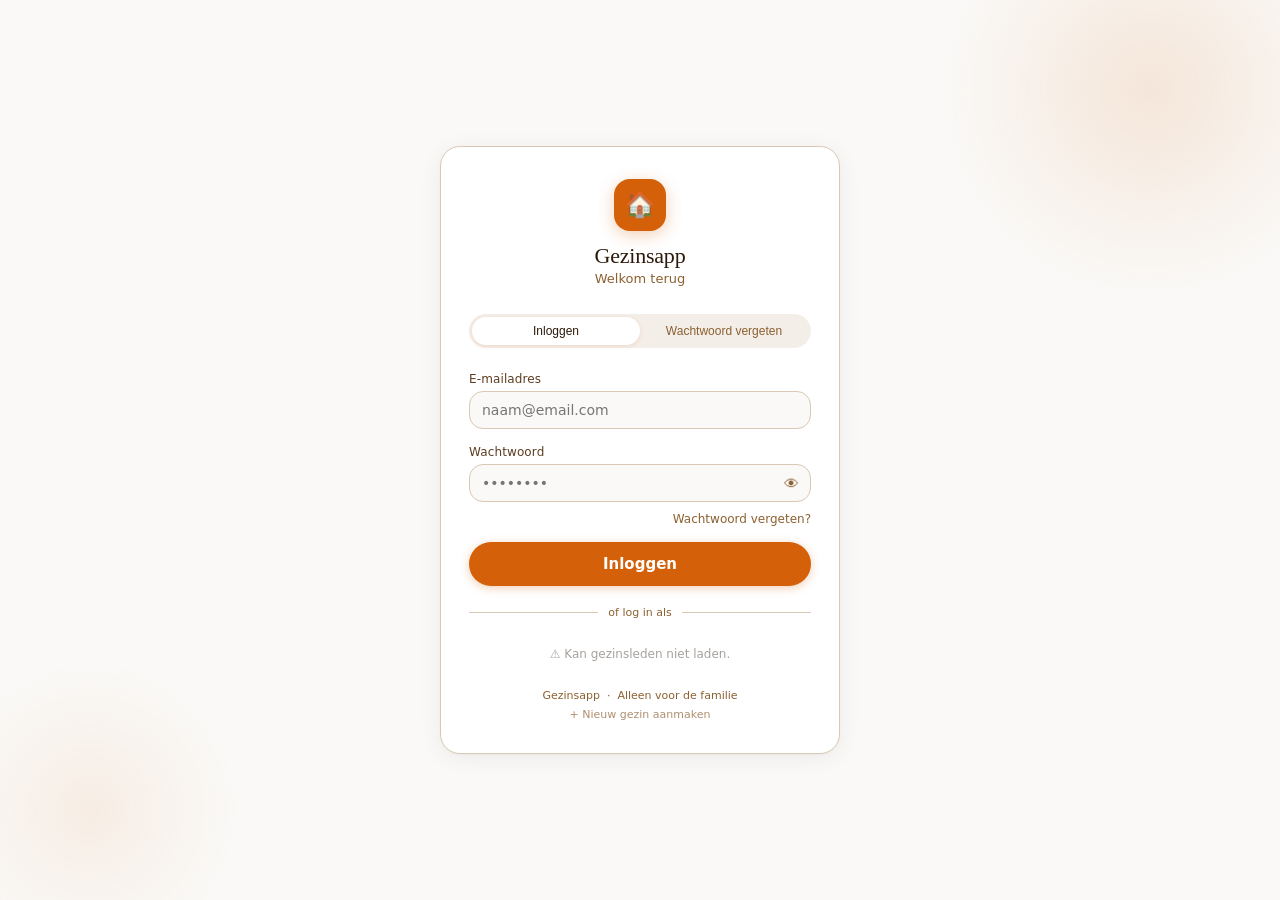
==== commit de005f53: "Redesign: warm oranje familythema vervangt koraalroze - Nieuw kleurenpalet: burnt orange #D4600A (WC" ====
--- a/index.html
+++ b/index.html
@@ -2,7 +2,7 @@
 <html lang="nl">
 <head>
 <meta charset="UTF-8">
-<meta http-equiv="Content-Security-Policy" content="default-src 'self'; script-src 'self'; style-src 'self' 'unsafe-inline'; connect-src 'self' https://ceeplmghvcaqvlpicwyi.supabase.co https://api.anthropic.com https://corsproxy.io https://nominatim.openstreetmap.org https://maps.googleapis.com; img-src 'self' data: https://maps.gstatic.com https://maps.googleapis.com; frame-src 'none'; object-src 'none';">
+<meta http-equiv="Content-Security-Policy" content="default-src 'self'; script-src 'self' https://maps.googleapis.com; style-src 'self' 'unsafe-inline'; connect-src 'self' https://ceeplmghvcaqvlpicwyi.supabase.co https://nominatim.openstreetmap.org https://maps.googleapis.com https://api.open-meteo.com; img-src 'self' data: https://maps.gstatic.com https://maps.googleapis.com; frame-src 'none'; object-src 'none';">
 <meta http-equiv="Cache-Control" content="no-cache, no-store, must-revalidate">
 <meta http-equiv="Pragma" content="no-cache">
 <meta http-equiv="Expires" content="0">
@@ -11,7 +11,7 @@
 <meta name="apple-mobile-web-app-capable" content="yes">
   <meta name="mobile-web-app-capable" content="yes">
 <meta name="apple-mobile-web-app-title" content="Gezinsapp">
-<meta name="theme-color" content="#FAFEF9">
+<meta name="theme-color" content="#FAF9F7">
 <title>Gezinsapp — Home</title>
 <link rel="stylesheet" href="style.css">
 </head>
--- a/style.css
+++ b/style.css
@@ -1,26 +1,26 @@
 /* ===========================================================
    GEZINSAPP — Design systeem
-   Koraalroze + mintgroen, modern mobiel-first thema
+   Warm oranje + amber, speels familiethema
    =========================================================== */
 
 :root {
-  --bg:        #FAFEF9;
-  --bg-2:      #F2FAF3;
-  --surface:   #ffffff;
-  --surface-2: #F5FBF5;
-  --border:    #D8EDD9;
-  --border-2:  #C0DEC2;
-  --ink:       #2D2D2D;
-  --ink-2:     #4A4A4A;
-  --muted:     #4a7650;
-  --muted-2:   #C5DEC7;
-  --accent:    #FC6C85;
-  --accent-dark: #E8334A;
-  --accent-l:  #FEE8EC;
-  --accent-lime: #89F336;
-  --accent-lime-dark: #5A9E1C;
-  --accent-lime-l: #EDFAD0;
-  --accent-mint: #ADEBB3;
+  --bg:        #FAF9F7;
+  --bg-2:      #F3EEE8;
+  --surface:   #FFFFFF;
+  --surface-2: #FFF8F2;
+  --border:    #D9C8B4;
+  --border-2:  #C0A888;
+  --ink:       #2C1A0A;
+  --ink-2:     #5C3D20;
+  --muted:     #8C6030;
+  --muted-2:   #E8D8C4;
+  --accent:    #D4600A;
+  --accent-dark: #B84F00;
+  --accent-l:  #FFF0E0;
+  --accent-lime: #F59E0B;
+  --accent-lime-dark: #D97706;
+  --accent-lime-l: #FEF3C7;
+  --accent-mint: #FCD34D;
   --radius:    16px;
   --radius-sm: 12px;
   --radius-lg: 24px;
@@ -28,32 +28,35 @@
   --c-kelly:     #fae8f0; --c-kelly-t:   #8b2252; --c-kelly-dot:  #e8608a;
   --c-nora:      #e2f5ec; --c-nora-t:    #0d5c3a; --c-nora-dot:   #28a85a;
   --c-odiel:     #fdf0e0; --c-odiel-t:   #7a4a0a; --c-odiel-dot:  #f0900a;
-  --c-familie:   #FEE8EC; --c-familie-t: #C0203A;
+  --c-familie:   #FFF0E0; --c-familie-t: #B84F00;
   --rustig-bg:  #EDFAD0; --rustig-clr:  #3A7010; --rustig-dot:  #5A9E1C;
   --normaal-bg: #FFF3E0; --normaal-clr: #A06020; --normaal-dot: #F0A030;
   --druk-bg:    #FEEAEC; --druk-clr:    #C0203A; --druk-dot:    #E83050;
   --nav-h:    58px;
   --topbar-h: 54px;
-  --shadow-sm: 0 1px 3px rgba(252,108,133,0.06), 0 1px 8px rgba(0,0,0,0.04);
-  --shadow:    0 4px 16px rgba(252,108,133,0.10), 0 1px 4px rgba(0,0,0,0.05);
-  --shadow-lg: 0 12px 40px rgba(252,108,133,0.14), 0 2px 8px rgba(0,0,0,0.07);
+  --shadow-sm: 0 1px 3px rgba(212,96,10,0.06), 0 1px 8px rgba(0,0,0,0.04);
+  --shadow:    0 4px 16px rgba(212,96,10,0.10), 0 1px 4px rgba(0,0,0,0.05);
+  --shadow-lg: 0 12px 40px rgba(212,96,10,0.14), 0 2px 8px rgba(0,0,0,0.07);
 }
 
 *,*::before,*::after{box-sizing:border-box;margin:0;padding:0;}
-html{height:100%;}
+html{height:100%;overflow-x:hidden;}
 body{
   font-family:-apple-system,'SF Pro Text',system-ui,sans-serif;
   background:var(--bg);color:var(--ink);font-size:15px;line-height:1.55;
+  overflow-x:hidden;
   min-height:100%;padding-bottom:calc(var(--nav-h) + env(safe-area-inset-bottom) + 8px);
   -webkit-font-smoothing:antialiased;
 }
 
 /* Topbar */
 .topbar{
-  position:sticky;top:0;z-index:100;height:var(--topbar-h);
-  background:rgba(250,254,249,0.95);backdrop-filter:blur(20px);-webkit-backdrop-filter:blur(20px);
+  position:sticky;top:0;z-index:100;
+  min-height:var(--topbar-h);
+  padding-top:env(safe-area-inset-top);
+  background:rgba(250,249,247,0.95);backdrop-filter:blur(20px);-webkit-backdrop-filter:blur(20px);
   border-bottom:1px solid var(--border);
-  display:flex;align-items:center;justify-content:space-between;padding:0 1.25rem;gap:10px;
+  display:flex;align-items:center;justify-content:space-between;padding-left:1.25rem;padding-right:1.25rem;padding-bottom:0;gap:10px;
 }
 .topbar-title{font-size:17px;font-weight:700;color:var(--ink);letter-spacing:-0.4px;display:flex;align-items:center;gap:8px;}
 .topbar-actions{display:flex;align-items:center;gap:10px;}
@@ -71,7 +74,7 @@
   position:fixed;bottom:0;left:0;right:0;z-index:100;
   height:calc(var(--nav-h) + env(safe-area-inset-bottom));
   padding-bottom:env(safe-area-inset-bottom);
-  background:rgba(250,254,249,0.97);backdrop-filter:blur(20px);-webkit-backdrop-filter:blur(20px);
+  background:rgba(250,249,247,0.97);backdrop-filter:blur(20px);-webkit-backdrop-filter:blur(20px);
   border-top:1px solid var(--border);
   display:flex;align-items:stretch;
 }
@@ -100,7 +103,7 @@
   border-radius:var(--radius-lg) var(--radius-lg) 0 0;
   width:100%;
   padding:14px 16px calc(20px + env(safe-area-inset-bottom));
-  box-shadow:0 -8px 40px rgba(252,108,133,0.12),0 -2px 8px rgba(0,0,0,0.06);
+  box-shadow:0 -8px 40px rgba(212,96,10,0.12),0 -2px 8px rgba(0,0,0,0.06);
   animation:slideUp .25s ease;
 }
 @keyframes slideUp{from{transform:translateY(40px);opacity:0}to{transform:translateY(0);opacity:1}}
@@ -195,7 +198,7 @@
   }
   .bottom-nav:hover{
     width:var(--sidebar-w-exp);
-    box-shadow:4px 0 24px rgba(252,108,133,0.10);
+    box-shadow:4px 0 24px rgba(212,96,10,0.10);
   }
 
   /* Nav items */
@@ -282,19 +285,19 @@
 .btn:active{transform:scale(0.96);}
 button:focus-visible,a:focus-visible,[tabindex]:focus-visible{outline:2px solid var(--accent);outline-offset:2px;border-radius:4px;}
 .form-row input:focus-visible,.form-row select:focus-visible,.form-row textarea:focus-visible{outline:none;}
-.btn-primary{background:var(--accent);color:#fff;box-shadow:0 2px 8px rgba(252,108,133,0.30);}
-.btn-primary:hover{background:var(--accent-dark);box-shadow:0 4px 14px rgba(252,108,133,0.38);}
+.btn-primary{background:var(--accent);color:#fff;box-shadow:0 2px 8px rgba(212,96,10,0.30);}
+.btn-primary:hover{background:var(--accent-dark);box-shadow:0 4px 14px rgba(212,96,10,0.38);}
 .btn-secondary{background:var(--surface);border:1.5px solid var(--border-2);color:var(--ink-2);}
 .btn-secondary:hover{background:var(--bg-2);border-color:var(--accent);color:var(--accent);}
 .btn-danger{background:none;border:1.5px solid #f09595;color:var(--druk-clr);border-radius:99px;}
-.btn-saved{background:#FC6C85!important;color:#fff!important;border-color:#FC6C85!important;transition:background .3s,color .3s,border-color .3s;}
+.btn-saved{background:#D4600A!important;color:#fff!important;border-color:#D4600A!important;transition:background .3s,color .3s,border-color .3s;}
 .btn-sm{padding:6px 14px;font-size:12px;}
 .btn-icon{padding:8px;border-radius:50%;}
 @media(max-width:767px){.btn{padding:12px 22px;font-size:15px;}.btn-sm{padding:7px 14px;font-size:13px;}}
 
 /* FAB */
-.fab{position:fixed;bottom:calc(var(--nav-h) + env(safe-area-inset-bottom) + 18px);right:20px;z-index:90;width:56px;height:56px;border-radius:50%;background:var(--accent);border:none;color:#fff;font-size:26px;cursor:pointer;box-shadow:0 6px 20px rgba(252,108,133,0.40);display:flex;align-items:center;justify-content:center;transition:transform .15s,box-shadow .15s;}
-.fab:hover{box-shadow:0 8px 28px rgba(252,108,133,0.50);}
+.fab{position:fixed;bottom:calc(var(--nav-h) + env(safe-area-inset-bottom) + 18px);right:20px;z-index:90;width:56px;height:56px;border-radius:50%;background:var(--accent);border:none;color:#fff;font-size:26px;cursor:pointer;box-shadow:0 6px 20px rgba(212,96,10,0.40);display:flex;align-items:center;justify-content:center;transition:transform .15s,box-shadow .15s;}
+.fab:hover{box-shadow:0 8px 28px rgba(212,96,10,0.50);}
 .fab:active{transform:scale(0.92);}
 @media(min-width:768px){.fab{bottom:28px;right:32px;}}
 @media(max-width:767px){.fab{width:42px;height:42px;font-size:19px;}}
@@ -308,13 +311,13 @@
 /* Pill tabs */
 .pill-tabs{display:flex;gap:6px;flex-wrap:wrap;margin-bottom:1rem;}
 .ptab{padding:7px 16px;border-radius:99px;font-size:13px;cursor:pointer;border:1.5px solid var(--border-2);background:var(--surface);color:var(--muted);transition:all .15s;font-weight:500;}
-.ptab.active{background:var(--accent);color:#fff;border-color:var(--accent);box-shadow:0 2px 8px rgba(252,108,133,0.25);}
+.ptab.active{background:var(--accent);color:#fff;border-color:var(--accent);box-shadow:0 2px 8px rgba(212,96,10,0.25);}
 .ptab:hover:not(.active){background:var(--accent-l);border-color:var(--accent);color:var(--accent);}
 
 /* Filter tabs */
 .filter-tabs{display:flex;gap:6px;padding:10px 1rem;overflow-x:auto;-webkit-overflow-scrolling:touch;border-bottom:1px solid var(--border);}
 .filter-tab{display:inline-flex;align-items:center;gap:6px;padding:7px 16px;border-radius:99px;font-size:13px;border:1.5px solid var(--border-2);background:var(--surface);color:var(--muted);cursor:pointer;white-space:nowrap;transition:all .15s;font-family:inherit;font-weight:500;}
-.filter-tab.active{background:var(--accent);border-color:var(--accent);color:#fff;box-shadow:0 2px 8px rgba(252,108,133,0.25);}
+.filter-tab.active{background:var(--accent);border-color:var(--accent);color:#fff;box-shadow:0 2px 8px rgba(212,96,10,0.25);}
 .filter-tab-badge{display:inline-flex;align-items:center;justify-content:center;min-width:18px;height:18px;padding:0 5px;border-radius:99px;font-size:11px;font-weight:700;background:rgba(0,0,0,0.15);color:inherit;line-height:1;}
 .filter-tab.active .filter-tab-badge{background:rgba(255,255,255,0.3);color:#fff;}
 
@@ -335,7 +338,7 @@
 .form-row{margin-bottom:14px;}
 .form-row label{display:block;font-size:12px;color:var(--muted);margin-bottom:6px;font-weight:600;letter-spacing:0.03em;text-transform:uppercase;}
 .form-row input:not([type="checkbox"]):not([type="radio"]),.form-row select,.form-row textarea{width:100%;padding:11px 13px;border:1.5px solid var(--border);border-radius:var(--radius-sm);font-size:15px;font-family:inherit;color:var(--ink);background:var(--surface);outline:none;transition:border-color .15s,box-shadow .15s;}
-.form-row input:not([type="checkbox"]):not([type="radio"]):focus,.form-row select:focus,.form-row textarea:focus{border-color:var(--accent);box-shadow:0 0 0 3px rgba(252,108,133,0.12);}
+.form-row input:not([type="checkbox"]):not([type="radio"]):focus,.form-row select:focus,.form-row textarea:focus{border-color:var(--accent);box-shadow:0 0 0 3px rgba(212,96,10,0.12);}
 @media(max-width:767px){.form-row input:not([type="checkbox"]):not([type="radio"]),.form-row select,.form-row textarea{font-size:16px;}}
 /* form-grid: 2 of 3 kolommen — volgt de deelbaar-door-2/3-regel */
 .form-grid{display:grid;grid-template-columns:1fr 1fr;gap:10px;margin-bottom:14px;}
@@ -371,14 +374,14 @@
 .prive-toggle-sub{font-size:12px;color:var(--muted);}
 
 /* Modals */
-.modal-bg{display:none;position:fixed;inset:0;background:rgba(30,15,20,0.45);z-index:200;align-items:flex-end;justify-content:center;backdrop-filter:blur(2px);}
+.modal-bg{display:none;position:fixed;inset:0;background:rgba(30,15,20,0.45);z-index:400;align-items:flex-end;justify-content:center;backdrop-filter:blur(2px);}
 .modal-bg.open{display:flex;}
-.modal{background:var(--surface);border-radius:var(--radius-lg) var(--radius-lg) 0 0;width:100%;max-width:560px;padding:20px 20px calc(20px + env(safe-area-inset-bottom));max-height:94vh;overflow-y:auto;overflow-x:hidden;overscroll-behavior:contain;box-shadow:0 -8px 40px rgba(252,108,133,0.12),0 -2px 8px rgba(0,0,0,0.08);will-change:transform;}
+.modal{background:var(--surface);border-radius:var(--radius-lg) var(--radius-lg) 0 0;width:100%;max-width:560px;padding:20px 20px calc(20px + env(safe-area-inset-bottom));max-height:94vh;overflow-y:auto;overflow-x:hidden;overscroll-behavior:contain;box-shadow:0 -8px 40px rgba(212,96,10,0.12),0 -2px 8px rgba(0,0,0,0.08);will-change:transform;}
 .modal-handle{width:36px;height:4px;background:var(--border-2);border-radius:2px;margin:0 auto 20px;touch-action:none;cursor:grab;}
 .modal h3{font-size:19px;font-weight:700;color:var(--ink);margin-bottom:20px;letter-spacing:-0.4px;padding-bottom:14px;border-bottom:1px solid var(--border);}
 .modal-actions{display:flex;gap:8px;margin-top:20px;}
 .modal-btn{flex:1;padding:14px;border:none;border-radius:99px;font-size:15px;font-weight:600;cursor:pointer;font-family:inherit;transition:all .18s;}
-.modal-btn-primary{background:var(--accent);color:#fff;box-shadow:0 2px 10px rgba(252,108,133,0.30);}
+.modal-btn-primary{background:var(--accent);color:#fff;box-shadow:0 2px 10px rgba(212,96,10,0.30);}
 .modal-btn-primary:hover{background:var(--accent-dark);}
 .modal-btn-cancel{background:var(--bg-2);color:var(--ink-2);}
 .modal-btn-cancel:hover{background:var(--border);}
@@ -466,11 +469,11 @@
 .planner-grid{display:flex;flex-direction:column;gap:6px;}
 .dag-rij{background:var(--surface);border:1px solid var(--border);border-radius:var(--radius);overflow:hidden;transition:border-color .15s,box-shadow .15s;}
 .dag-rij:hover{box-shadow:var(--shadow-sm);}
-.dag-rij.vandaag{border-color:var(--accent);box-shadow:0 0 0 2px rgba(252,108,133,0.12);}
+.dag-rij.vandaag{border-color:var(--accent);box-shadow:0 0 0 2px rgba(212,96,10,0.12);}
 .dag-rij.weekend{background:var(--bg-2);}
 .dag-rij-header{display:flex;align-items:center;gap:10px;padding:13px 16px;cursor:pointer;user-select:none;transition:background .12s;}
 .dag-rij-header:hover{background:var(--bg-2);}
-.dag-rij.vandaag .dag-rij-header{background:rgba(252,108,133,0.06);}
+.dag-rij.vandaag .dag-rij-header{background:rgba(212,96,10,0.06);}
 .dag-rij-links{display:flex;align-items:center;gap:8px;min-width:120px;}
 .dag-rij-naam{font-size:14px;font-weight:700;color:var(--ink);min-width:32px;}
 .dag-rij.vandaag .dag-rij-naam{color:var(--accent);font-weight:800;}
@@ -482,40 +485,67 @@
 .dag-rij-body.open{display:block;}
 .dag-slots{display:flex;flex-direction:column;gap:6px;}
 
-/* Weekplanner — 7-kolom grid op brede schermen */
+/* Weekplanner — 7-kolom grid op brede schermen, volledige schermbreedte */
 @media(min-width:1024px){
+  .wp-page-content{max-width:none;padding-left:1.5rem;padding-right:1.5rem;}
   .planner-grid-wrap{overflow-x:auto;}
-  .planner-grid{display:grid;grid-template-columns:repeat(7,minmax(110px,1fr));gap:6px;align-items:start;min-width:770px;}
+  .planner-grid{display:grid;grid-template-columns:repeat(7,1fr);gap:8px;align-items:start;}
   .dag-rij{display:flex;flex-direction:column;}
-  .dag-rij-header{cursor:default;padding:8px 8px;}
+  .dag-rij-header{cursor:default;padding:10px 10px 6px;}
   .dag-rij-header:hover{background:inherit;}
-  .dag-rij.vandaag .dag-rij-header{background:rgba(252,108,133,0.06);}
-  .dag-rij-body{display:block !important;padding:4px 6px 8px;}
+  .dag-rij.vandaag .dag-rij-header{background:rgba(212,96,10,0.06);}
+  .dag-rij-body{display:block !important;padding:4px 8px 10px;}
   .dag-rij-preview{display:none;}
   .dag-rij-chevron{display:none;}
   .dag-rij-links{min-width:0;flex-direction:column;align-items:flex-start;gap:2px;}
   .dag-rij-naam{font-size:13px;}
   .dag-rij-datum{font-size:11px;}
-  .dag-slots{gap:4px;}
-  .slot{padding:6px 8px;gap:6px;min-height:36px;}
-  .slot-lbl{min-width:0;font-size:10px;}
-  .slot-lbl-bar{padding:4px 8px 2px;font-size:9px;}
-  .slot-item{padding:5px 8px;gap:4px;}
+  .dag-slots{gap:6px;}
+  .slot{padding:8px 10px;gap:6px;min-height:40px;}
+  .slot-lbl{min-width:0;font-size:11px;}
+  .slot-lbl-bar{padding:5px 10px 3px;font-size:10px;}
   .slot-item-naam{font-size:13px;}
-  .slot-item-ctrl{flex-direction:column;align-items:flex-start;gap:3px;}
-  .slot-porties-wrap{gap:2px;}
-  .slot-porties-val{font-size:10px;min-width:24px;}
-  .slot-kok-sel{max-width:100%;font-size:11px;padding:2px 4px;}
-  .wie-chip{width:22px;height:22px;font-size:11px;}
-  .slot-add-btn{font-size:11px;padding:5px 8px;}
-}
+  .slot-add-btn{display:block;width:100%;padding:4px 10px;font-size:11px;border:1.5px dashed var(--border-2);border-radius:var(--radius-sm);background:none;cursor:pointer;color:var(--muted);font-family:inherit;margin-top:4px;transition:all .15s;}
+  .slot-add-btn:hover{border-color:var(--accent);color:var(--accent);}
+  .slot-kok-sel{max-width:100%;font-size:11px;padding:3px 5px;}
+  .wie-chip{width:24px;height:24px;font-size:12px;}
+  .slot-ctrl-btn{width:20px;height:20px;font-size:12px;}
+}
+/* Overzicht altijd read-only: controls verborgen */
+.slot-item-ctrl{display:none;}
+.slot-item{cursor:pointer;border-radius:0;transition:background .12s;padding:6px 10px;}
+.slot-item:active{background:var(--accent-l);}
+.slot-item:hover{background:var(--accent-l);}
+/* naam + delete knop */
+.slot-item-top{display:flex;align-items:center;gap:6px;}
+/* meta rij: wie eet + wie kookt */
+.slot-item-meta{display:flex;align-items:center;gap:8px;margin-top:3px;flex-wrap:wrap;}
+.slot-wie-ro-wrap{display:flex;gap:3px;align-items:center;}
+.slot-wie-ro{pointer-events:none;width:22px;height:22px;font-size:11px;}
+.slot-kok-ro{font-size:11px;color:var(--muted);white-space:nowrap;}
+/* wis-knop altijd zichtbaar in slot-item */
+.slot-item .slot-item-wis{display:inline-flex;}
 .slot{display:flex;align-items:center;gap:12px;padding:10px 14px;background:var(--bg);border-radius:var(--radius-sm);border:1px solid var(--border);cursor:pointer;min-height:48px;transition:border-color .12s,box-shadow .12s;position:relative;}
-.slot:hover{border-color:var(--accent);box-shadow:0 2px 8px rgba(252,108,133,0.10);}
+.slot:hover{border-color:var(--accent);box-shadow:0 2px 8px rgba(212,96,10,0.10);}
 .slot-lbl{font-size:11px;font-weight:600;color:var(--muted);text-transform:uppercase;letter-spacing:.04em;min-width:62px;flex-shrink:0;}
 .slot-wis-btn{margin-left:auto;flex-shrink:0;width:36px;height:36px;border-radius:50%;border:none;background:var(--border);color:var(--muted);font-size:14px;line-height:1;cursor:pointer;display:flex;align-items:center;justify-content:center;transition:background .15s;}
 .slot-wis-btn:hover{background:var(--druk-bg);color:var(--druk-clr);}
 .slot-leeg{font-size:13px;color:var(--muted-2);}
 .slot-naam{font-size:14px;color:var(--ink);font-weight:500;}
+/* Ingrediënten grid in recept-modal */
+.ing-header-grid{display:grid;grid-template-columns:minmax(0,1.85fr) minmax(0,0.5fr) minmax(0,0.6fr) minmax(0,0.75fr) 28px;gap:5px;}
+@media(max-width:380px){
+  .ing-header-grid{grid-template-columns:minmax(0,2fr) minmax(0,0.6fr) minmax(0,0.6fr) 0 28px;}
+  .ing-header-grid .ing-winkel-col,.ing-header-grid .ing-winkel-hdr{display:none;}
+}
+
+/* Keuze-modal knoppen recept toevoegen */
+.keuze-optie-btn{padding:14px 16px;font-size:15px;justify-content:flex-start;gap:12px;display:flex;align-items:center;width:100%;text-align:left;white-space:normal;height:auto;}
+.keuze-optie-icon{width:24px;height:24px;flex-shrink:0;stroke-width:1.75;}
+.keuze-optie-tekst{flex:1;min-width:0;text-align:left;}
+.keuze-optie-titel{font-weight:700;font-size:15px;}
+.keuze-optie-sub{font-size:12px;font-weight:400;opacity:.8;margin-top:2px;white-space:normal;word-break:break-word;}
+
 .slot-tijd{font-size:11px;color:var(--muted);}
 .special-badge{font-size:12px;padding:3px 9px;border-radius:99px;font-weight:600;}
 .sb-shake{background:var(--c-jeroen);color:var(--c-jeroen-t);}
@@ -543,10 +573,10 @@
 .thumb-ontbijt{background:var(--c-odiel);}
 .recept-info{padding:10px 12px;flex:1;min-width:0;}
 .recept-naam{font-size:14px;font-weight:600;margin-bottom:3px;}
-/* Desktop: 2-kolom fiche layout */
+/* Desktop: 1/4 - 3/4 fiche layout */
 @media(min-width:768px){
   .recept-layout{height:100%;}
-  .recept-kolom-lijst{flex:0 0 300px;border-right:1.5px solid var(--border);height:100%;overflow-y:auto;padding:1rem;}
+  .recept-kolom-lijst{flex:0 0 25%;min-width:220px;max-width:360px;border-right:1.5px solid var(--border);height:100%;overflow-y:auto;padding:1rem;}
   .recept-grid{display:flex;flex-direction:column;gap:6px;}
   .recept-card{flex-direction:row;}
   .recept-thumb{width:52px;min-width:52px;height:52px;font-size:20px;}
@@ -555,21 +585,39 @@
 /* Fiche */
 .fiche-placeholder{display:flex;flex-direction:column;align-items:center;justify-content:center;flex:1;min-height:300px;text-align:center;color:var(--muted);}
 .fiche-placeholder p{font-size:15px;margin-top:12px;}
-.fiche-header{display:flex;align-items:flex-start;justify-content:space-between;gap:12px;margin-bottom:.75rem;}
-.fiche-naam{font-size:22px;font-weight:700;color:var(--ink);line-height:1.3;flex:1;}
+.fiche-header{display:flex;align-items:flex-start;justify-content:space-between;gap:12px;margin-bottom:.75rem;flex-wrap:wrap;}
+.fiche-naam{font-size:22px;font-weight:700;color:var(--ink);line-height:1.3;flex:1;min-width:0;word-break:break-word;}
 .fiche-acties{display:flex;gap:6px;flex-shrink:0;padding-top:3px;}
 .fiche-meta{display:flex;flex-wrap:wrap;gap:8px;margin-bottom:1rem;align-items:center;}
 .fiche-meta-item{font-size:13px;color:var(--muted);}
 .fiche-sectie-label{font-size:11px;font-weight:700;color:var(--muted);text-transform:uppercase;letter-spacing:.06em;margin:1.2rem 0 .5rem;}
 .fiche-ing-rij{display:flex;align-items:center;gap:10px;padding:8px 0;border-bottom:1px solid var(--border);font-size:14px;}
-.fiche-ing-naam{flex:1;color:var(--ink);}
+.fiche-ing-naam{flex:1;color:var(--ink);word-break:break-word;}
 .fiche-ing-hoev{font-size:13px;color:var(--muted);white-space:nowrap;flex-shrink:0;text-align:right;}
 .fiche-ing-winkel{font-size:11px;color:var(--muted-2);white-space:nowrap;flex-shrink:0;}
-.fiche-bereiding{font-size:14px;line-height:1.8;color:var(--ink);white-space:pre-wrap;padding-bottom:2rem;}
-/* Mobile fiche overlay */
-.recept-fiche-overlay{display:none;position:fixed;inset:0;z-index:300;background:rgba(44,41,38,.5);}
+.fiche-bereiding{font-size:14px;line-height:1.8;color:var(--ink);white-space:pre-wrap;word-break:break-word;overflow-wrap:break-word;padding-bottom:2rem;}
+.fiche-bottom-acties{display:flex;gap:8px;margin-top:2rem;padding-top:1rem;border-top:1.5px solid var(--border);}
+.fiche-bottom-acties .btn{flex:1;justify-content:center;}
+/* Mobile fiche overlay — full screen */
+.recept-fiche-overlay{display:none;position:fixed;inset:0;z-index:300;}
 .recept-fiche-overlay.open{display:block;}
-.recept-fiche-sheet{position:absolute;bottom:0;left:0;right:0;max-height:92vh;overflow-y:auto;background:var(--surface);border-radius:var(--radius-lg) var(--radius-lg) 0 0;padding:1rem 1rem calc(1rem + env(safe-area-inset-bottom));}
+.recept-fiche-sheet{position:absolute;inset:0;overflow-y:auto;overflow-x:hidden;background:var(--surface);}
+.fiche-mobiel-sluiten{position:sticky;top:0;z-index:10;background:var(--surface);border-bottom:1.5px solid var(--border);padding:.75rem 1rem;display:flex;align-items:center;justify-content:space-between;gap:12px;}
+.fiche-mobiel-titel{font-weight:600;font-size:15px;flex:1;min-width:0;overflow:hidden;text-overflow:ellipsis;white-space:nowrap;color:var(--ink);}
+.fiche-mobiel-content{padding:1rem 1rem calc(2rem + env(safe-area-inset-bottom));overflow-x:hidden;word-wrap:break-word;overflow-wrap:break-word;}
+/* Plan button on recipe cards */
+.recept-card-plan-btn{background:none;border:none;border-left:1px solid var(--border);cursor:pointer;padding:10px 12px;color:var(--muted);display:flex;align-items:center;justify-content:center;flex-shrink:0;align-self:stretch;transition:background .15s,color .15s;}
+.recept-card-plan-btn:hover{background:var(--accent-l);color:var(--accent);}
+/* Plan-recept modal: dag + moment pickers */
+.plan-dag-grid{display:flex;gap:6px;flex-wrap:wrap;margin-top:6px;}
+.plan-dag-btn{display:flex;flex-direction:column;align-items:center;gap:2px;padding:8px 10px;border:1.5px solid var(--border-2);border-radius:var(--radius-sm);background:var(--surface);cursor:pointer;font-family:inherit;min-width:52px;transition:all .15s;}
+.plan-dag-btn.active{border-color:var(--accent);background:var(--accent-l);color:var(--accent);}
+.plan-dag-naam{font-size:11px;font-weight:700;text-transform:uppercase;}
+.plan-dag-datum{font-size:12px;color:var(--muted);}
+.plan-dag-btn.active .plan-dag-datum{color:var(--accent);}
+.plan-moment-grid{display:flex;gap:8px;margin-top:6px;}
+.plan-moment-btn{flex:1;padding:10px 8px;border:1.5px solid var(--border-2);border-radius:var(--radius-sm);background:var(--surface);cursor:pointer;font-family:inherit;font-size:13px;font-weight:500;transition:all .15s;text-align:center;}
+.plan-moment-btn.active{border-color:var(--accent);background:var(--accent);color:#fff;}
 .recept-stars{font-size:11px;color:var(--normaal-dot);margin-top:3px;}
 .tag-pill{font-size:11px;padding:2px 7px;border-radius:99px;background:var(--bg-2);color:var(--muted);border:1px solid var(--border);}
 .ing-row{padding:8px 0;border-bottom:1px solid var(--border);}
@@ -853,38 +901,38 @@
    ─────────────────────────────────────────────────────────────── */
 @media(prefers-color-scheme:dark){
   :root{
-    --bg:        #111814;
-    --bg-2:      #162218;
-    --surface:   #1a2e1c;
-    --surface-2: #142016;
-    --border:    #243c28;
-    --border-2:  #2e5032;
-    --ink:       #e8f0e8;
-    --ink-2:     #a8c4a8;
-    --muted:     #6a9870;
-    --muted-2:   #2a4a2e;
-    --accent:    #ff8fa3;
-    --accent-dark:#FC6C85;
-    --accent-l:  #3a0a14;
-    --accent-lime: #a0e840;
-    --accent-lime-dark: #78c020;
-    --accent-lime-l: #1a3008;
-    --accent-mint: #6ab870;
+    --bg:        #1A1208;
+    --bg-2:      #221808;
+    --surface:   #2A1E0C;
+    --surface-2: #1E1608;
+    --border:    #4A3520;
+    --border-2:  #6A5030;
+    --ink:       #F5EAD8;
+    --ink-2:     #C8A878;
+    --muted:     #A07840;
+    --muted-2:   #3A2810;
+    --accent:    #FF8C3A;
+    --accent-dark:#FF7A28;
+    --accent-l:  #3A1C08;
+    --accent-lime: #FBB040;
+    --accent-lime-dark: #E8960A;
+    --accent-lime-l: #2C1A08;
+    --accent-mint: #F0C040;
     --c-jeroen:   #1c1a3c; --c-jeroen-t:  #a8a4f0; --c-jeroen-dot: #8884e6;
     --c-kelly:    #301424; --c-kelly-t:   #f090b0; --c-kelly-dot:  #e8608a;
     --c-nora:     #0c2418; --c-nora-t:    #60d898; --c-nora-dot:   #34b870;
     --c-odiel:    #2c1c08; --c-odiel-t:   #f0b060; --c-odiel-dot:  #d88820;
-    --c-familie:  #3a0a14; --c-familie-t: #ff8fa3;
+    --c-familie:  #3A1C08; --c-familie-t: #FF8C3A;
     --rustig-bg:  #1a3008; --rustig-clr:  #a0e840; --rustig-dot:  #78c020;
     --normaal-bg: #2c1c08; --normaal-clr: #f0b060; --normaal-dot: #d88820;
-    --druk-bg:    #380e14; --druk-clr:    #ff8fa3; --druk-dot:    #e83050;
-    --shadow-sm: 0 1px 4px rgba(0,0,0,0.4), 0 1px 8px rgba(0,0,0,0.3);
-    --shadow:    0 4px 16px rgba(0,0,0,0.5), 0 1px 4px rgba(0,0,0,0.35);
-    --shadow-lg: 0 12px 40px rgba(0,0,0,0.6), 0 2px 8px rgba(0,0,0,0.4);
+    --druk-bg:    #380e14; --druk-clr:    #ff8c8c; --druk-dot:    #e83050;
+    --shadow-sm: 0 1px 4px rgba(0,0,0,0.5), 0 1px 8px rgba(0,0,0,0.35);
+    --shadow:    0 4px 16px rgba(0,0,0,0.6), 0 1px 4px rgba(0,0,0,0.4);
+    --shadow-lg: 0 12px 40px rgba(0,0,0,0.7), 0 2px 8px rgba(0,0,0,0.5);
   }
   /* Hardcoded rgba overrides */
-  .topbar{background:rgba(17,24,20,0.96);}
-  .bottom-nav-mobile{background:rgba(17,24,20,0.98);}
+  .topbar{background:rgba(26,18,8,0.96);}
+  .bottom-nav-mobile{background:rgba(26,18,8,0.98);}
   .modal-bg{background:rgba(0,0,0,0.65);}
   .module-overlay{background:rgba(0,0,0,0.6);}
   .recept-fiche-overlay{background:rgba(0,0,0,0.65);}
@@ -933,7 +981,7 @@
 .combo-focus{background:var(--accent-l)!important;color:var(--accent);}
 
 /* ── Act-icon-btn (agenda delete button in activity row) ─────── */
-.act-icon-btn{display:inline-flex;align-items:center;justify-content:center;width:36px;height:36px;border:none;background:none;border-radius:50%;cursor:pointer;color:var(--muted);transition:background .15s,color .15s;flex-shrink:0;}
+.act-icon-btn{display:inline-flex;align-items:center;justify-content:center;width:44px;height:44px;border:none;background:none;border-radius:50%;cursor:pointer;color:var(--muted);transition:background .15s,color .15s;flex-shrink:0;}
 .act-icon-btn:hover{background:var(--accent-l);color:var(--accent);}
 .act-icon-btn:focus-visible{outline:2px solid var(--accent);outline-offset:2px;}
 
